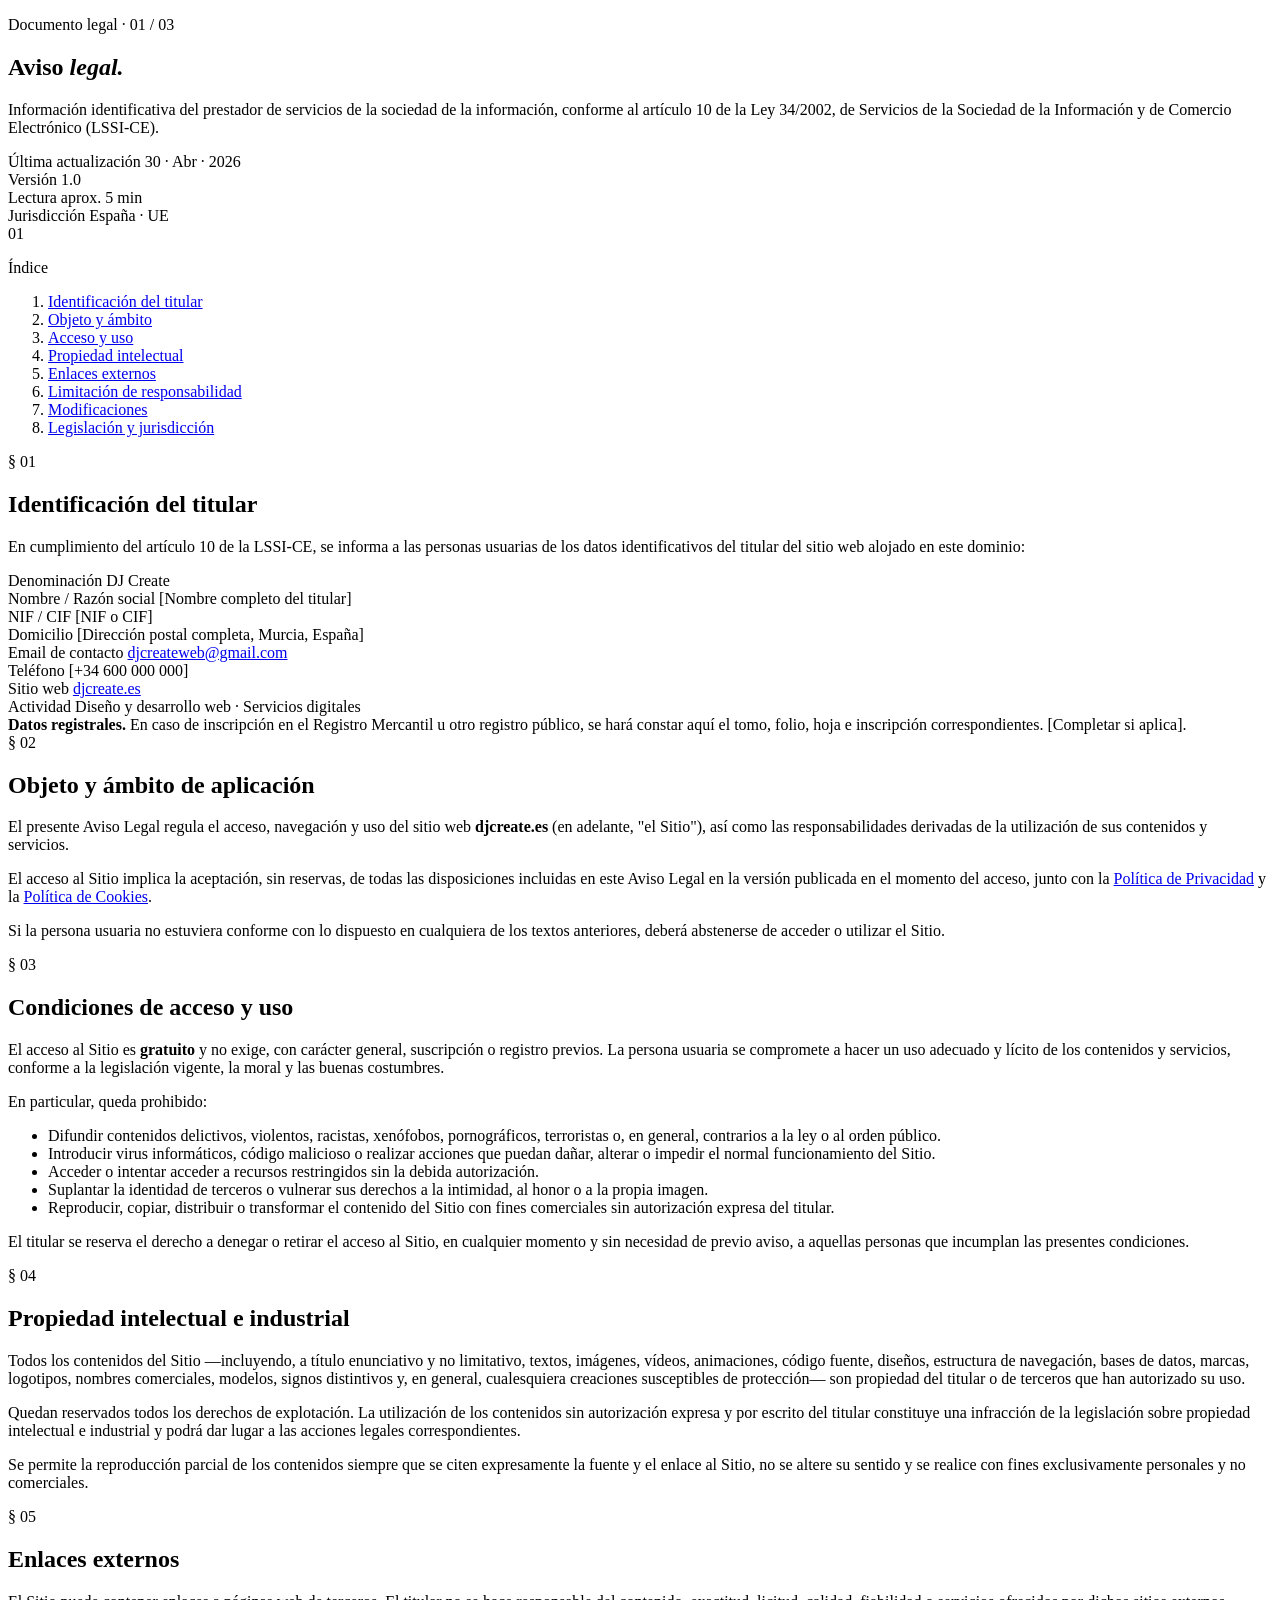
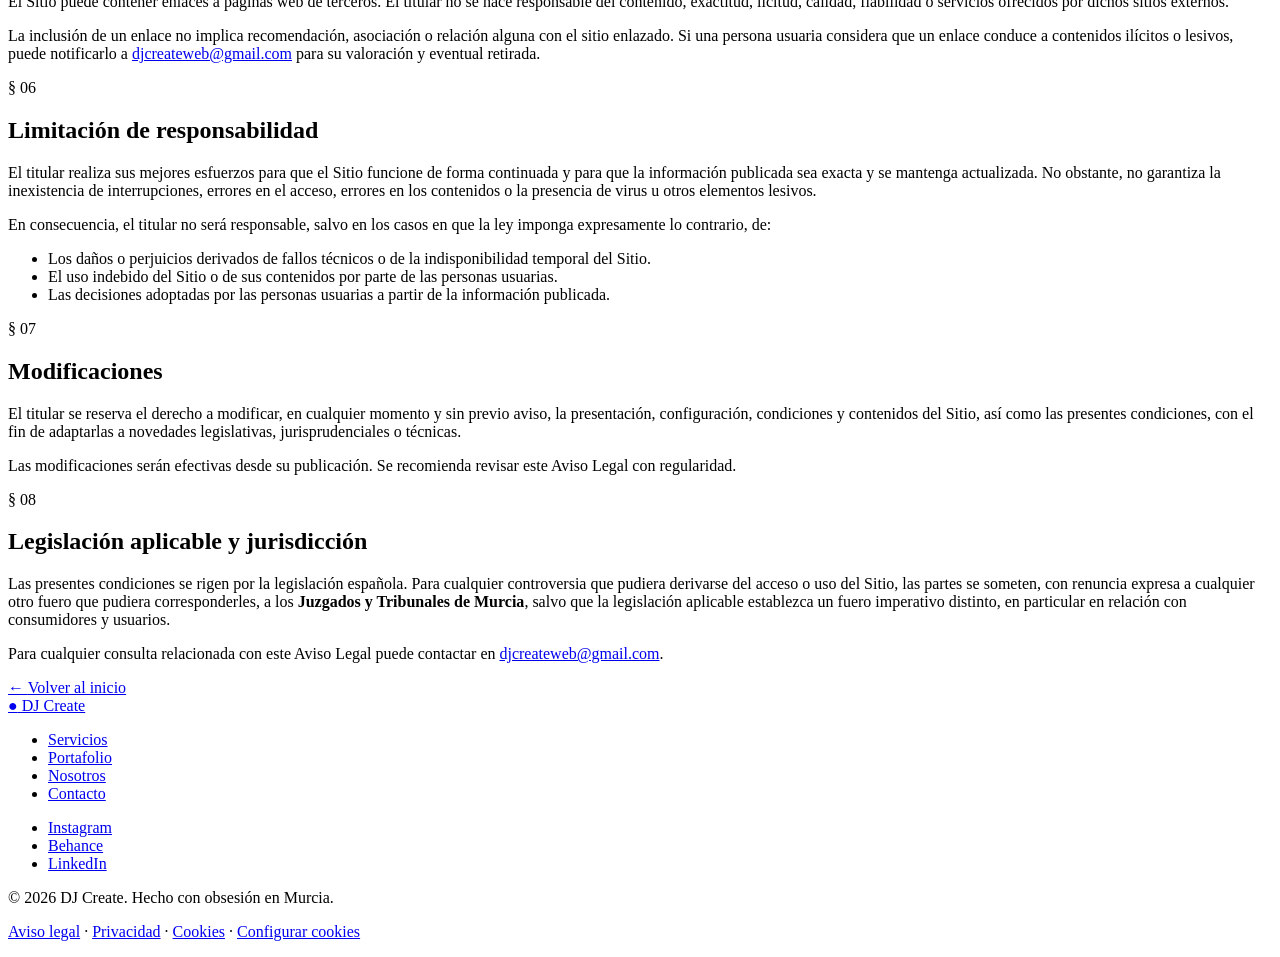
==== legal/aviso-legal.html @ 35667a36 "refactor: move legal pages into legal/ folder and update all links Co-Authored-By: Claude Sonnet 4.6" ====
<!DOCTYPE html>
<html lang="es">
<head>
  <meta charset="UTF-8">
  <meta name="viewport" content="width=device-width, initial-scale=1.0">
  <title>Aviso legal — DJ Create</title>
  <meta name="description" content="Información legal del titular del sitio web djcreate.es conforme a la Ley 34/2002 (LSSI-CE).">
  <meta name="robots" content="noindex,follow">
  <link rel="preconnect" href="https://fonts.googleapis.com">
  <link rel="preconnect" href="https://fonts.gstatic.com" crossorigin>
  <link href="https://fonts.googleapis.com/css2?family=Fraunces:ital,opsz,wght,SOFT,WONK@0,9..144,300..900,0..100,0..1;1,9..144,300..900,0..100,0..1&family=Geist+Mono:wght@400;500;600&family=Geist:wght@300;400;500;600;700&display=swap" rel="stylesheet">
  <link rel="stylesheet" href="css/cursor.css">
  <link rel="stylesheet" href="css/styles.css">
</head>
<body>

  <!-- Reading progress -->
  <div class="read-progress" aria-hidden="true">
    <div class="read-progress__bar" id="readProgress"></div>
  </div>

  <!-- HERO -->
  <section class="legal-hero">
    <div class="legal-hero__inner">
      <div class="legal-hero__main">
        <p class="legal-eyebrow">Documento legal · 01 / 03</p>
        <h1 class="legal-title">Aviso <em>legal.</em></h1>
        <p class="legal-lede">Información identificativa del prestador de servicios de la sociedad de la información, conforme al artículo 10 de la Ley 34/2002, de Servicios de la Sociedad de la Información y de Comercio Electrónico (LSSI-CE).</p>
        <div class="legal-meta">
          <div class="legal-meta__item">
            <span class="legal-meta__label">Última actualización</span>
            <span class="legal-meta__value">30 · Abr · 2026</span>
          </div>
          <div class="legal-meta__item">
            <span class="legal-meta__label">Versión</span>
            <span class="legal-meta__value">1.0</span>
          </div>
          <div class="legal-meta__item">
            <span class="legal-meta__label">Lectura aprox.</span>
            <span class="legal-meta__value">5 min</span>
          </div>
          <div class="legal-meta__item">
            <span class="legal-meta__label">Jurisdicción</span>
            <span class="legal-meta__value">España · UE</span>
          </div>
        </div>
      </div>
      <div class="legal-hero__num" aria-hidden="true">01</div>
    </div>
  </section>

  <!-- BODY -->
  <section class="legal-body">
    <div class="legal-body__inner">

      <!-- TOC sticky -->
      <aside class="legal-toc" aria-label="Índice del documento">
        <p class="legal-toc__label">Índice</p>
        <ol>
          <li><a href="#identificacion">Identificación del titular</a></li>
          <li><a href="#objeto">Objeto y ámbito</a></li>
          <li><a href="#acceso">Acceso y uso</a></li>
          <li><a href="#propiedad">Propiedad intelectual</a></li>
          <li><a href="#enlaces">Enlaces externos</a></li>
          <li><a href="#responsabilidad">Limitación de responsabilidad</a></li>
          <li><a href="#modificaciones">Modificaciones</a></li>
          <li><a href="#legislacion">Legislación y jurisdicción</a></li>
        </ol>
      </aside>

      <!-- Contenido -->
      <article class="legal-content">

        <section id="identificacion" class="legal-section">
          <span class="legal-section__num">§ 01</span>
          <h2 class="legal-section__title">Identificación del titular</h2>
          <p>En cumplimiento del artículo 10 de la LSSI-CE, se informa a las personas usuarias de los datos identificativos del titular del sitio web alojado en este dominio:</p>
          <div class="legal-id-card">
            <div class="legal-id-card__cell">
              <span class="legal-id-card__label">Denominación</span>
              <span class="legal-id-card__value">DJ Create</span>
            </div>
            <div class="legal-id-card__cell">
              <span class="legal-id-card__label">Nombre / Razón social</span>
              <span class="legal-id-card__value"><span class="legal-placeholder">[Nombre completo del titular]</span></span>
            </div>
            <div class="legal-id-card__cell">
              <span class="legal-id-card__label">NIF / CIF</span>
              <span class="legal-id-card__value"><span class="legal-placeholder">[NIF o CIF]</span></span>
            </div>
            <div class="legal-id-card__cell">
              <span class="legal-id-card__label">Domicilio</span>
              <span class="legal-id-card__value"><span class="legal-placeholder">[Dirección postal completa, Murcia, España]</span></span>
            </div>
            <div class="legal-id-card__cell">
              <span class="legal-id-card__label">Email de contacto</span>
              <span class="legal-id-card__value"><a href="mailto:djcreateweb@gmail.com">djcreateweb@gmail.com</a></span>
            </div>
            <div class="legal-id-card__cell">
              <span class="legal-id-card__label">Teléfono</span>
              <span class="legal-id-card__value"><span class="legal-placeholder">[+34 600 000 000]</span></span>
            </div>
            <div class="legal-id-card__cell">
              <span class="legal-id-card__label">Sitio web</span>
              <span class="legal-id-card__value"><a href="/">djcreate.es</a></span>
            </div>
            <div class="legal-id-card__cell">
              <span class="legal-id-card__label">Actividad</span>
              <span class="legal-id-card__value">Diseño y desarrollo web · Servicios digitales</span>
            </div>
          </div>
          <div class="legal-callout">
            <strong>Datos registrales.</strong> En caso de inscripción en el Registro Mercantil u otro registro público, se hará constar aquí el tomo, folio, hoja e inscripción correspondientes. <span class="legal-placeholder">[Completar si aplica]</span>.
          </div>
        </section>

        <section id="objeto" class="legal-section">
          <span class="legal-section__num">§ 02</span>
          <h2 class="legal-section__title">Objeto y ámbito de aplicación</h2>
          <p>El presente Aviso Legal regula el acceso, navegación y uso del sitio web <strong>djcreate.es</strong> (en adelante, "el Sitio"), así como las responsabilidades derivadas de la utilización de sus contenidos y servicios.</p>
          <p>El acceso al Sitio implica la aceptación, sin reservas, de todas las disposiciones incluidas en este Aviso Legal en la versión publicada en el momento del acceso, junto con la <a href="politica-privacidad.html">Política de Privacidad</a> y la <a href="politica-cookies.html">Política de Cookies</a>.</p>
          <p>Si la persona usuaria no estuviera conforme con lo dispuesto en cualquiera de los textos anteriores, deberá abstenerse de acceder o utilizar el Sitio.</p>
        </section>

        <section id="acceso" class="legal-section">
          <span class="legal-section__num">§ 03</span>
          <h2 class="legal-section__title">Condiciones de acceso y uso</h2>
          <p>El acceso al Sitio es <strong>gratuito</strong> y no exige, con carácter general, suscripción o registro previos. La persona usuaria se compromete a hacer un uso adecuado y lícito de los contenidos y servicios, conforme a la legislación vigente, la moral y las buenas costumbres.</p>
          <p>En particular, queda prohibido:</p>
          <ul>
            <li>Difundir contenidos delictivos, violentos, racistas, xenófobos, pornográficos, terroristas o, en general, contrarios a la ley o al orden público.</li>
            <li>Introducir virus informáticos, código malicioso o realizar acciones que puedan dañar, alterar o impedir el normal funcionamiento del Sitio.</li>
            <li>Acceder o intentar acceder a recursos restringidos sin la debida autorización.</li>
            <li>Suplantar la identidad de terceros o vulnerar sus derechos a la intimidad, al honor o a la propia imagen.</li>
            <li>Reproducir, copiar, distribuir o transformar el contenido del Sitio con fines comerciales sin autorización expresa del titular.</li>
          </ul>
          <p>El titular se reserva el derecho a denegar o retirar el acceso al Sitio, en cualquier momento y sin necesidad de previo aviso, a aquellas personas que incumplan las presentes condiciones.</p>
        </section>

        <section id="propiedad" class="legal-section">
          <span class="legal-section__num">§ 04</span>
          <h2 class="legal-section__title">Propiedad intelectual e industrial</h2>
          <p>Todos los contenidos del Sitio —incluyendo, a título enunciativo y no limitativo, textos, imágenes, vídeos, animaciones, código fuente, diseños, estructura de navegación, bases de datos, marcas, logotipos, nombres comerciales, modelos, signos distintivos y, en general, cualesquiera creaciones susceptibles de protección— son propiedad del titular o de terceros que han autorizado su uso.</p>
          <p>Quedan reservados todos los derechos de explotación. La utilización de los contenidos sin autorización expresa y por escrito del titular constituye una infracción de la legislación sobre propiedad intelectual e industrial y podrá dar lugar a las acciones legales correspondientes.</p>
          <p>Se permite la reproducción parcial de los contenidos siempre que se citen expresamente la fuente y el enlace al Sitio, no se altere su sentido y se realice con fines exclusivamente personales y no comerciales.</p>
        </section>

        <section id="enlaces" class="legal-section">
          <span class="legal-section__num">§ 05</span>
          <h2 class="legal-section__title">Enlaces externos</h2>
          <p>El Sitio puede contener enlaces a páginas web de terceros. El titular no se hace responsable del contenido, exactitud, licitud, calidad, fiabilidad o servicios ofrecidos por dichos sitios externos.</p>
          <p>La inclusión de un enlace no implica recomendación, asociación o relación alguna con el sitio enlazado. Si una persona usuaria considera que un enlace conduce a contenidos ilícitos o lesivos, puede notificarlo a <a href="mailto:djcreateweb@gmail.com">djcreateweb@gmail.com</a> para su valoración y eventual retirada.</p>
        </section>

        <section id="responsabilidad" class="legal-section">
          <span class="legal-section__num">§ 06</span>
          <h2 class="legal-section__title">Limitación de responsabilidad</h2>
          <p>El titular realiza sus mejores esfuerzos para que el Sitio funcione de forma continuada y para que la información publicada sea exacta y se mantenga actualizada. No obstante, no garantiza la inexistencia de interrupciones, errores en el acceso, errores en los contenidos o la presencia de virus u otros elementos lesivos.</p>
          <p>En consecuencia, el titular no será responsable, salvo en los casos en que la ley imponga expresamente lo contrario, de:</p>
          <ul>
            <li>Los daños o perjuicios derivados de fallos técnicos o de la indisponibilidad temporal del Sitio.</li>
            <li>El uso indebido del Sitio o de sus contenidos por parte de las personas usuarias.</li>
            <li>Las decisiones adoptadas por las personas usuarias a partir de la información publicada.</li>
          </ul>
        </section>

        <section id="modificaciones" class="legal-section">
          <span class="legal-section__num">§ 07</span>
          <h2 class="legal-section__title">Modificaciones</h2>
          <p>El titular se reserva el derecho a modificar, en cualquier momento y sin previo aviso, la presentación, configuración, condiciones y contenidos del Sitio, así como las presentes condiciones, con el fin de adaptarlas a novedades legislativas, jurisprudenciales o técnicas.</p>
          <p>Las modificaciones serán efectivas desde su publicación. Se recomienda revisar este Aviso Legal con regularidad.</p>
        </section>

        <section id="legislacion" class="legal-section">
          <span class="legal-section__num">§ 08</span>
          <h2 class="legal-section__title">Legislación aplicable y jurisdicción</h2>
          <p>Las presentes condiciones se rigen por la legislación española. Para cualquier controversia que pudiera derivarse del acceso o uso del Sitio, las partes se someten, con renuncia expresa a cualquier otro fuero que pudiera corresponderles, a los <strong>Juzgados y Tribunales de Murcia</strong>, salvo que la legislación aplicable establezca un fuero imperativo distinto, en particular en relación con consumidores y usuarios.</p>
          <p>Para cualquier consulta relacionada con este Aviso Legal puede contactar en <a href="mailto:djcreateweb@gmail.com">djcreateweb@gmail.com</a>.</p>
        </section>

      </article>
    </div>
  </section>

  <!-- BACK BUTTON -->
  <a href="../index.html" class="legal-back">
    <span class="legal-back__arrow">←</span>
    <span>Volver al inicio</span>
  </a>

  <!-- FOOTER -->
  <footer class="footer">
    <div class="footer-top">
      <a href="../index.html" class="nav-logo">
        <span class="nav-logo-mark">●</span>
        DJ Create
      </a>
      <ul class="footer-links">
        <li><a href="index.html#servicios">Servicios</a></li>
        <li><a href="index.html#portafolio">Portafolio</a></li>
        <li><a href="index.html#nosotros">Nosotros</a></li>
        <li><a href="index.html#contacto">Contacto</a></li>
      </ul>
      <ul class="footer-social">
        <li><a href="#">Instagram</a></li>
        <li><a href="#">Behance</a></li>
        <li><a href="#">LinkedIn</a></li>
      </ul>
    </div>
    <div class="footer-bottom">
      <p>© <span id="year"></span> DJ Create. Hecho con obsesión en Murcia.</p>
      <p>
        <a href="aviso-legal.html">Aviso legal</a> ·
        <a href="politica-privacidad.html">Privacidad</a> ·
        <a href="politica-cookies.html">Cookies</a> ·
        <a href="#" data-cookie-open>Configurar cookies</a>
      </p>
    </div>
  </footer>

  <!-- COOKIE BANNER -->
  <div id="cookieBanner" class="cookie-banner" role="dialog" aria-modal="false" aria-labelledby="cookieBannerTitle" aria-hidden="true" hidden>
    <div class="cookie-banner__head">
      <span class="cookie-banner__mark" aria-hidden="true"></span>
      <span class="cookie-banner__eyebrow" id="cookieBannerTitle">Aviso de cookies</span>
    </div>
    <p class="cookie-banner__text">
      Usamos cookies propias y de terceros para que el sitio funcione, medir el uso y mostrarte una experiencia coherente.
      Puedes aceptar todas, rechazar las no esenciales o configurar tu elección. Más información en nuestra
      <a href="politica-cookies.html">Política de Cookies</a>.
    </p>
    <div class="cookie-banner__actions">
      <button type="button" class="cookie-btn cookie-btn--text" data-cookie-config>Configurar</button>
      <button type="button" class="cookie-btn cookie-btn--ghost" data-cookie-reject>Rechazar</button>
      <button type="button" class="cookie-btn cookie-btn--primary" data-cookie-accept-all>Aceptar todas</button>
    </div>
  </div>

  <!-- COOKIE MODAL -->
  <div id="cookieModal" class="cookie-modal" role="dialog" aria-modal="true" aria-labelledby="cookieModalTitle" aria-hidden="true" hidden>
    <div class="cookie-modal__backdrop" aria-hidden="true"></div>
    <div class="cookie-modal__dialog">
      <h3 class="cookie-modal__title" id="cookieModalTitle">Preferencias de cookies</h3>
      <p class="cookie-modal__lede">Activa o desactiva cada categoría según tus preferencias. Las cookies técnicas son imprescindibles para que el sitio funcione y no pueden desactivarse.</p>

      <div class="cookie-cat">
        <div>
          <p class="cookie-cat__name">Necesarias</p>
          <p class="cookie-cat__desc">Mantienen la sesión, las preferencias básicas y permiten que el sitio funcione correctamente. Siempre activas.</p>
        </div>
        <label class="cookie-switch" aria-label="Cookies necesarias (siempre activas)">
          <input type="checkbox" data-cookie-toggle="necessary" checked disabled>
          <span class="cookie-switch__slider"></span>
        </label>
      </div>

      <div class="cookie-cat">
        <div>
          <p class="cookie-cat__name">Analítica</p>
          <p class="cookie-cat__desc">Nos ayuda a entender cómo se usa el sitio, de forma agregada y anónima, para mejorar la experiencia.</p>
        </div>
        <label class="cookie-switch" aria-label="Cookies de analítica">
          <input type="checkbox" data-cookie-toggle="analytics">
          <span class="cookie-switch__slider"></span>
        </label>
      </div>

      <div class="cookie-cat">
        <div>
          <p class="cookie-cat__name">Marketing</p>
          <p class="cookie-cat__desc">Permiten medir la eficacia de campañas y mostrar contenido relevante en plataformas externas.</p>
        </div>
        <label class="cookie-switch" aria-label="Cookies de marketing">
          <input type="checkbox" data-cookie-toggle="marketing">
          <span class="cookie-switch__slider"></span>
        </label>
      </div>

      <div class="cookie-modal__actions">
        <button type="button" class="cookie-btn cookie-btn--text" data-cookie-close>Cerrar</button>
        <button type="button" class="cookie-btn cookie-btn--ghost" data-cookie-save>Guardar selección</button>
        <button type="button" class="cookie-btn cookie-btn--primary" data-cookie-accept-all-modal>Aceptar todas</button>
      </div>
    </div>
  </div>

  <script src="js/cookies.js"></script>
  <script>
    // Año actual + barra de progreso de lectura + TOC active
    document.getElementById('year').textContent = new Date().getFullYear();

    var bar = document.getElementById('readProgress');
    var sections = Array.prototype.slice.call(document.querySelectorAll('.legal-section'));
    var tocLinks = Array.prototype.slice.call(document.querySelectorAll('.legal-toc a'));

    function updateProgress() {
      var h = document.documentElement;
      var max = h.scrollHeight - h.clientHeight;
      var pct = max > 0 ? Math.min(100, Math.max(0, (h.scrollTop / max) * 100)) : 0;
      if (bar) bar.style.width = pct + '%';
    }

    function updateActive() {
      var fromTop = window.scrollY + 140;
      var current = sections[0] && sections[0].id;
      for (var i = 0; i < sections.length; i++) {
        if (sections[i].offsetTop <= fromTop) current = sections[i].id;
      }
      tocLinks.forEach(function (a) {
        a.classList.toggle('is-active', a.getAttribute('href') === '#' + current);
      });
    }

    var ticking = false;
    function onScroll() {
      if (!ticking) {
        requestAnimationFrame(function () {
          updateProgress();
          updateActive();
          ticking = false;
        });
        ticking = true;
      }
    }
    window.addEventListener('scroll', onScroll, { passive: true });
    window.addEventListener('resize', onScroll);
    onScroll();
  </script>
  <script src="js/cursor.js"></script>
</body>
</html>
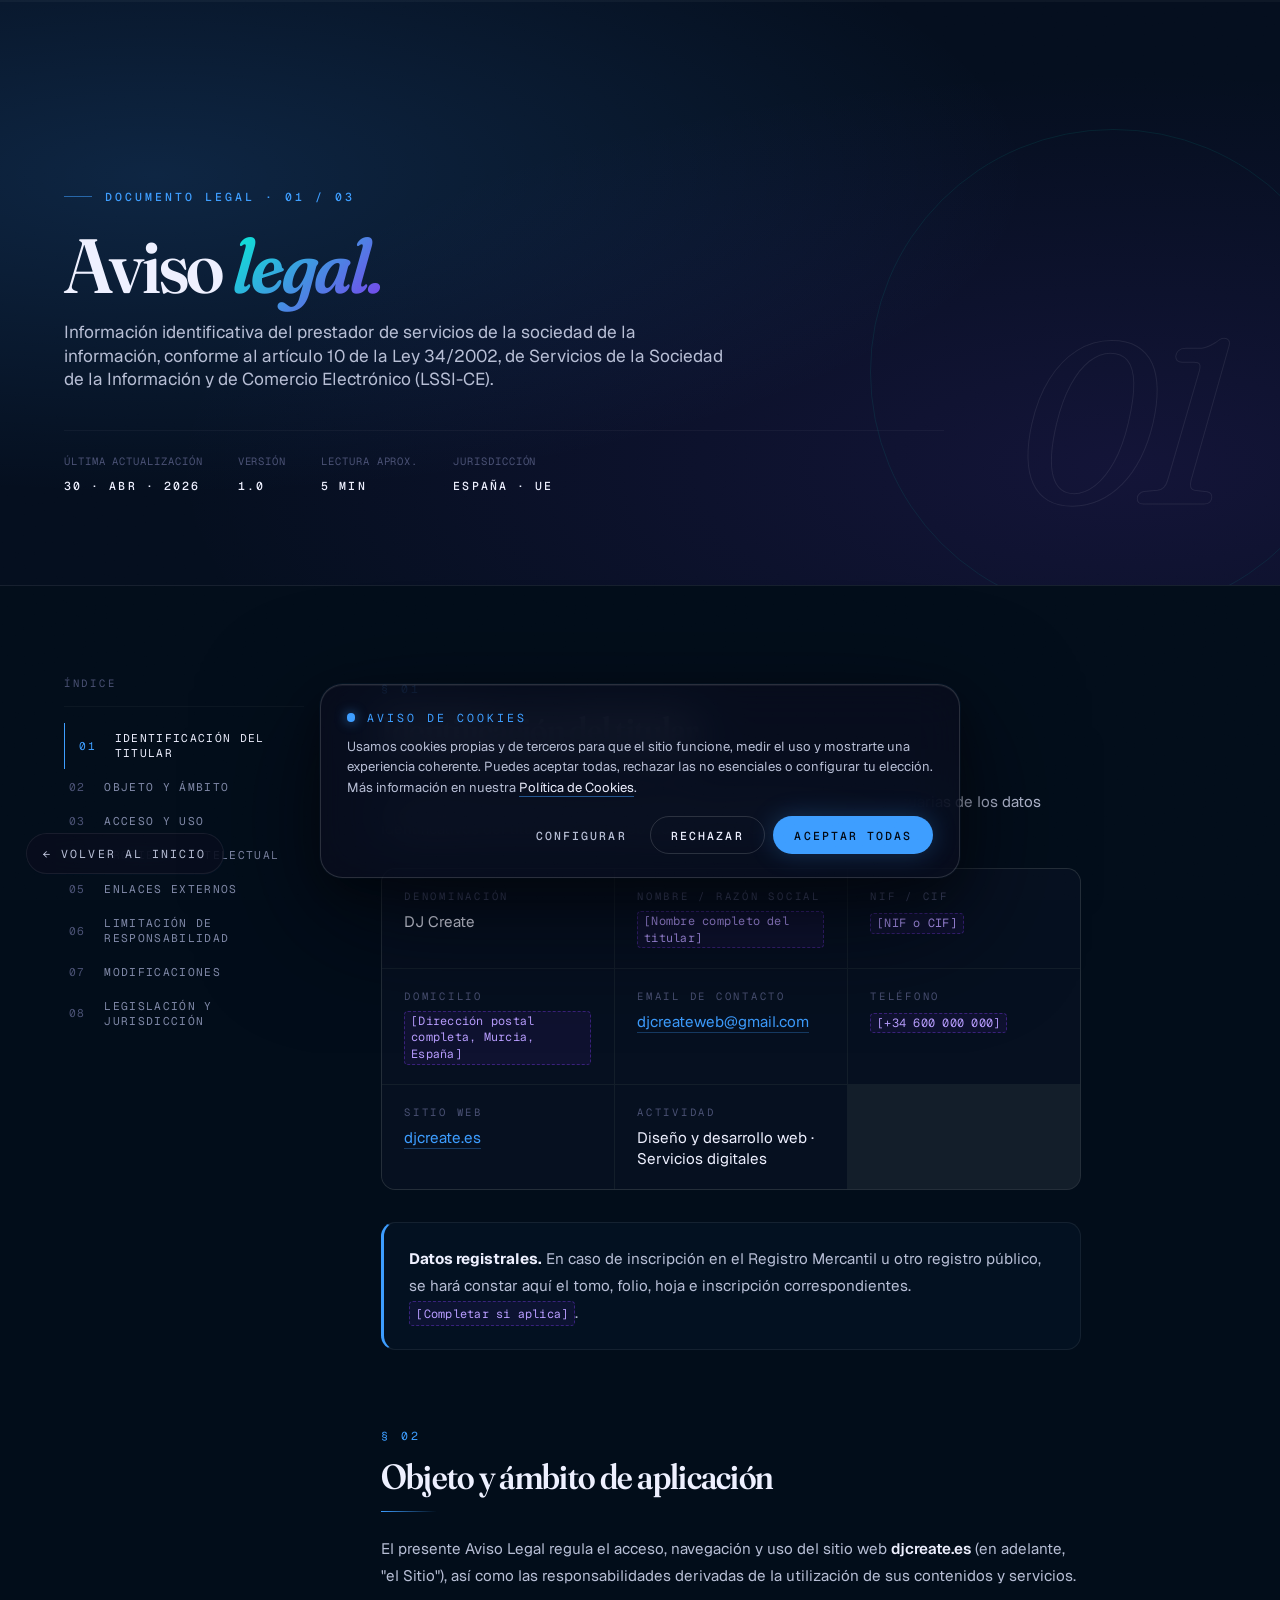
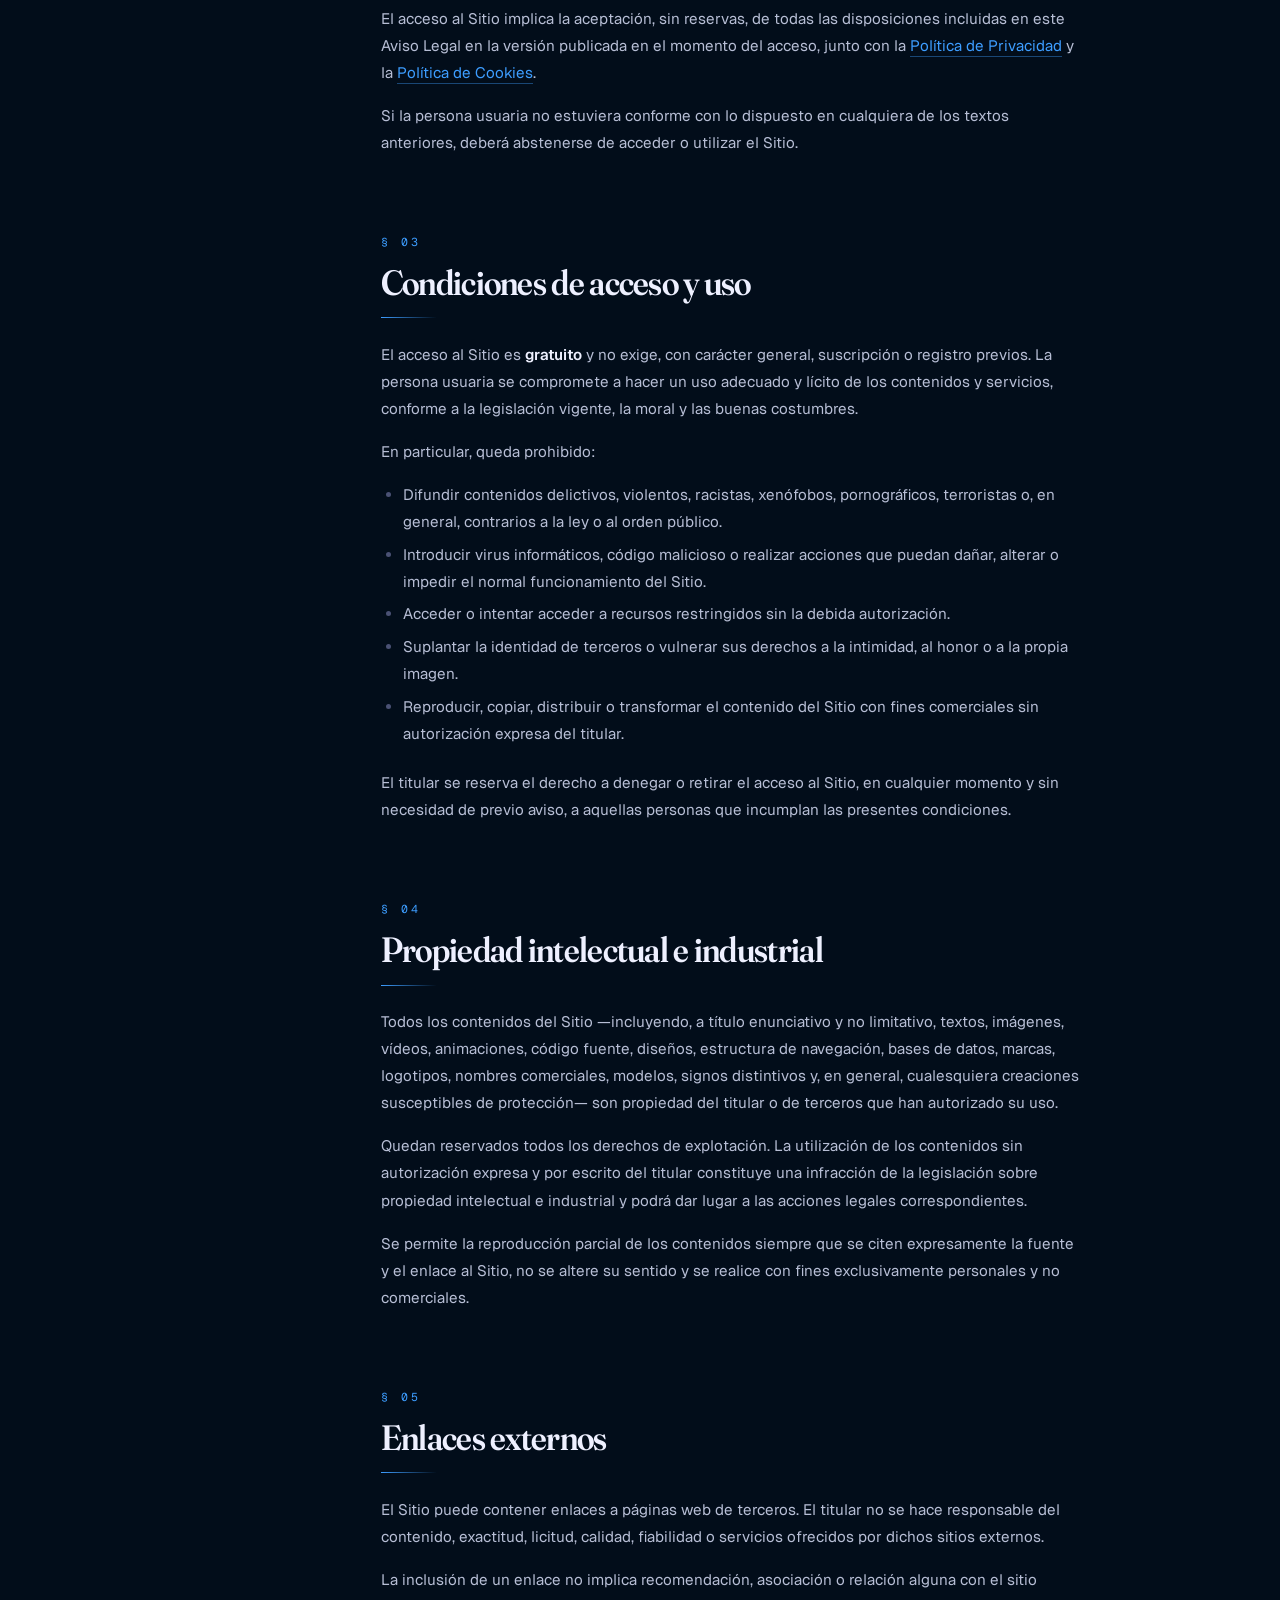
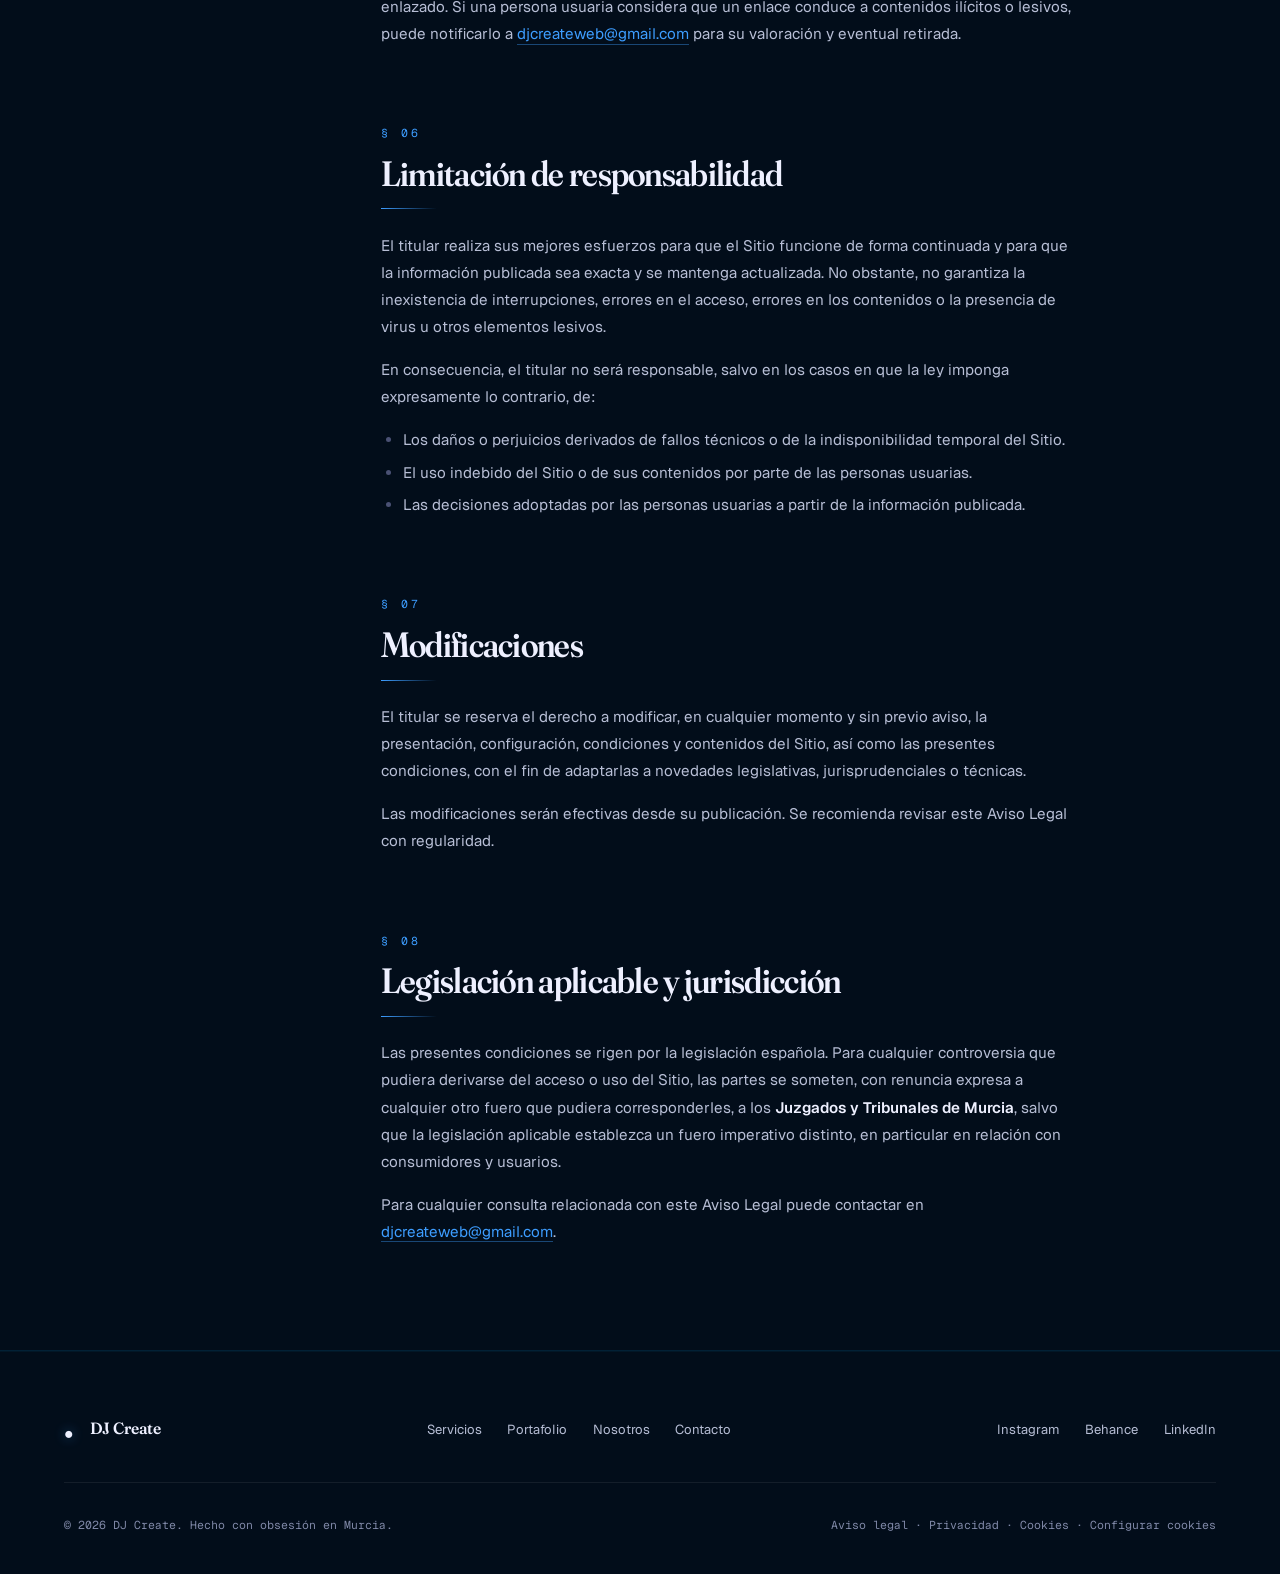
==== commit 7093843b: "fix: corregir rutas CSS/JS/nav en páginas legales tras moverlas a legal/ Tras mover los archivos a l" ====
--- a/legal/aviso-legal.html
+++ b/legal/aviso-legal.html
@@ -1,4 +1,4 @@
-<!DOCTYPE html>
+﻿<!DOCTYPE html>
 <html lang="es">
 <head>
   <meta charset="UTF-8">
@@ -9,8 +9,8 @@
   <link rel="preconnect" href="https://fonts.googleapis.com">
   <link rel="preconnect" href="https://fonts.gstatic.com" crossorigin>
   <link href="https://fonts.googleapis.com/css2?family=Fraunces:ital,opsz,wght,SOFT,WONK@0,9..144,300..900,0..100,0..1;1,9..144,300..900,0..100,0..1&family=Geist+Mono:wght@400;500;600&family=Geist:wght@300;400;500;600;700&display=swap" rel="stylesheet">
-  <link rel="stylesheet" href="css/cursor.css">
-  <link rel="stylesheet" href="css/styles.css">
+  <link rel="stylesheet" href="../css/cursor.css">
+  <link rel="stylesheet" href="../css/styles.css">
 </head>
 <body>
 
@@ -196,10 +196,10 @@
         DJ Create
       </a>
       <ul class="footer-links">
-        <li><a href="index.html#servicios">Servicios</a></li>
-        <li><a href="index.html#portafolio">Portafolio</a></li>
-        <li><a href="index.html#nosotros">Nosotros</a></li>
-        <li><a href="index.html#contacto">Contacto</a></li>
+        <li><a href="../index.html#servicios">Servicios</a></li>
+        <li><a href="../index.html#portafolio">Portafolio</a></li>
+        <li><a href="../index.html#nosotros">Nosotros</a></li>
+        <li><a href="../index.html#contacto">Contacto</a></li>
       </ul>
       <ul class="footer-social">
         <li><a href="#">Instagram</a></li>
@@ -284,7 +284,7 @@
     </div>
   </div>
 
-  <script src="js/cookies.js"></script>
+  <script src="../js/cookies.js"></script>
   <script>
     // Año actual + barra de progreso de lectura + TOC active
     document.getElementById('year').textContent = new Date().getFullYear();
@@ -326,6 +326,6 @@
     window.addEventListener('resize', onScroll);
     onScroll();
   </script>
-  <script src="js/cursor.js"></script>
+  <script src="../js/cursor.js"></script>
 </body>
 </html>
--- a/css/cursor.css
+++ b/css/cursor.css
@@ -0,0 +1,54 @@
+html, body, *, a, button { cursor: none !important; }
+
+/* ── Punto neón único ─────────────────────────────────────── */
+#c-dot {
+  position: fixed;
+  width: 9px;
+  height: 9px;
+  background: #ffffff;
+  border-radius: 50%;
+  /* Anillo de contacto + tubo neón + halo exterior */
+  box-shadow:
+    0 0  0  1.5px rgba(0, 245, 212, 1),
+    0 0 10px      rgba(0, 245, 212, 1),
+    0 0 22px      rgba(0, 245, 212, 0.75),
+    0 0 50px      rgba(0, 245, 212, 0.30);
+  pointer-events: none;
+  z-index: 99999;
+  transform: translate(-50%, -50%);
+  opacity: 0;
+  will-change: left, top;
+}
+
+/* ── Canvas de la estela neón ─────────────────────────────── */
+#c-canvas {
+  position: fixed;
+  inset: 0;
+  width: 100%;
+  height: 100%;
+  pointer-events: none;
+  z-index: 99997;
+}
+
+/* ── Spotlight de apartado ────────────────────────────────── */
+#c-spotlight {
+  position: fixed;
+  inset: 0;
+  pointer-events: none;
+  z-index: 99996;
+  opacity: 0;
+  background: radial-gradient(
+    680px circle at var(--cx, -9999px) var(--cy, -9999px),
+    rgba(0, 245, 212, 0.07)  0%,
+    rgba(0, 180, 255, 0.025) 35%,
+    transparent              60%
+  );
+  transition: opacity 0.5s ease;
+}
+#c-spotlight.on { opacity: 1; }
+
+/* ── Destello de sección activa ───────────────────────────── */
+section.c-active {
+  transition: box-shadow 0.4s ease;
+  box-shadow: inset 0 0 140px rgba(0, 245, 212, 0.045);
+}
--- a/css/styles.css
+++ b/css/styles.css
@@ -0,0 +1,3495 @@
+/* ════════════════════════════════════════════════════════════
+   DJ Create — cinematic dark editorial
+   Fraunces (display, variable) × Geist (body) × Geist Mono (tech)
+   ════════════════════════════════════════════════════════════ */
+
+@property --feature-angle {
+  syntax: '<angle>';
+  inherits: false;
+  initial-value: 0deg;
+}
+
+/* ── VARIABLES ─────────────────────────────────────────── */
+:root {
+  /* Paleta principal (intacta) + tints */
+  --bg:        #020812;
+  --bg-tier-1: #020D1A;
+  --bg-tier-2: #040E1E;
+  --bg-soft:   #061020;
+  --bg-card:   #070F20;
+  --bg-elev:   #0A1428;
+  --accent: #00F5D4;
+  --accent-deep: #06C6AB;
+  --accent-glow: rgba(0,245,212,.55);
+  --accent2: #7C3AED;
+  --accent2-glow: rgba(124,58,237,.5);
+  --lime: #C8FF3D;
+  --lime-deep: #A0E000;
+  --blue: #3D9DFF;
+  --blue-deep: #1873E0;
+  --gradient: linear-gradient(135deg, #00F5D4 0%, #7C3AED 100%);
+  --gradient-soft: linear-gradient(135deg, rgba(0,245,212,.18) 0%, rgba(124,58,237,.18) 100%);
+  --gradient-border: conic-gradient(from var(--feature-angle, 140deg) at 50% 50%, #00F5D4, #7C3AED, #00F5D4);
+  --text: #EEF0FF;
+  --text-dim: #8089A8;
+  --text-mid: #B7BED5;
+  --text-faint: #4A5174;
+  --border: rgba(255,255,255,0.07);
+  --border-strong: rgba(255,255,255,0.14);
+  --hairline: rgba(255,255,255,0.04);
+
+  /* Anchos de contenido por tipo */
+  --maxw: 1280px;
+  --maxw-narrow: 720px;
+  --maxw-default: 1280px;
+  --maxw-wide: 1480px;
+  --maxw-bleed: 96vw;
+
+  /* Tipografía */
+  --font-display: 'Fraunces', 'Times New Roman', serif;
+  --font-body: 'Geist', system-ui, -apple-system, sans-serif;
+  --font-mono: 'Geist Mono', 'JetBrains Mono', ui-monospace, monospace;
+
+  /* Type scale */
+  --fs-xs:    0.72rem;
+  --fs-sm:    0.82rem;
+  --fs-base:  0.95rem;
+  --fs-lg:    1.08rem;
+  --fs-xl:    1.32rem;
+  --fs-2xl:   1.7rem;
+  --fs-3xl:   2.25rem;
+  --fs-display-sm: clamp(2.4rem, 4.4vw, 3.6rem);
+  --fs-display-md: clamp(3rem, 6vw, 5rem);
+  --fs-display-lg: clamp(3.4rem, 8vw, 8.4rem);
+
+  --lh-display: 0.94;
+  --lh-tight:   1.12;
+  --lh-snug:    1.35;
+  --lh-body:    1.65;
+  --lh-loose:   1.78;
+
+  --ls-display: -0.025em;
+  --ls-tight:   -0.012em;
+  --ls-normal:  0;
+  --ls-wide:    0.08em;
+  --ls-wider:   0.18em;
+  --ls-widest:  0.26em;
+
+  /* Spacing scale (4px base) */
+  --space-1:  0.25rem;
+  --space-2:  0.5rem;
+  --space-3:  0.75rem;
+  --space-4:  1rem;
+  --space-6:  1.5rem;
+  --space-8:  2rem;
+  --space-12: 3rem;
+  --space-16: 4rem;
+  --space-24: 6rem;
+  --space-32: 8rem;
+  --space-section-y: clamp(6rem, 11vw, 11rem);
+
+  /* Radii */
+  --radius-sm: 0.5rem;
+  --radius-md: 0.9rem;
+  --radius-lg: 1.4rem;
+  --radius-xl: 1.8rem;
+  --radius-pill: 999px;
+
+  /* Sombras (coloreadas) */
+  --shadow-sm:  0 2px 8px rgba(2,4,12,.5), 0 1px 2px rgba(2,4,12,.4);
+  --shadow-md:  0 8px 24px rgba(2,4,12,.55), 0 2px 6px rgba(2,4,12,.35);
+  --shadow-lg:  0 24px 60px rgba(2,4,12,.6), 0 8px 18px rgba(0,0,0,.35);
+  --shadow-xl:  0 40px 120px rgba(2,4,12,.7), 0 16px 40px rgba(0,0,0,.45);
+  --shadow-glow-teal:   0 0 0 1px rgba(0,245,212,.18), 0 18px 50px -12px rgba(0,245,212,.4), 0 8px 22px -8px rgba(0,245,212,.25);
+  --shadow-glow-purple: 0 0 0 1px rgba(124,58,237,.22), 0 18px 50px -12px rgba(124,58,237,.45), 0 8px 22px -8px rgba(124,58,237,.3);
+  --shadow-glow-lime:   0 0 0 1px rgba(200,255,61,.22), 0 14px 36px -10px rgba(200,255,61,.5);
+  --inset-highlight: inset 0 1px 0 rgba(255,255,255,.06);
+
+  /* Easings & durations */
+  --ease-out:    cubic-bezier(0.22, 1, 0.36, 1);
+  --ease-cine:   cubic-bezier(.22,.61,.36,1);
+  --ease-soft:   cubic-bezier(.16,.84,.44,1);
+  --ease-spring: cubic-bezier(0.34, 1.56, 0.64, 1);
+  --dur-fast: 180ms;
+  --dur-base: 280ms;
+  --dur-slow: 520ms;
+  --rev-dur:  .95s;
+
+  --focus-ring: 0 0 0 2px var(--bg), 0 0 0 4px var(--accent);
+}
+
+/* ── BASE ───────────────────────────────────────────────── */
+*, *::before, *::after { margin: 0; padding: 0; box-sizing: border-box; }
+html {
+  scroll-behavior: smooth;
+  -webkit-text-size-adjust: 100%;
+  scrollbar-color: rgba(0,245,212,.3) transparent;
+  scrollbar-width: thin;
+}
+::-webkit-scrollbar { width: 10px; height: 10px; }
+::-webkit-scrollbar-track { background: transparent; }
+::-webkit-scrollbar-thumb {
+  background: linear-gradient(180deg, rgba(0,245,212,.4), rgba(124,58,237,.4));
+  border-radius: var(--radius-pill);
+  border: 2px solid var(--bg);
+}
+::-webkit-scrollbar-thumb:hover {
+  background: linear-gradient(180deg, var(--accent), var(--accent2));
+}
+
+body {
+  background: var(--bg);
+  color: var(--text);
+  font-family: var(--font-body);
+  font-weight: 400;
+  font-size: var(--fs-base);
+  line-height: var(--lh-body);
+  letter-spacing: var(--ls-normal);
+  font-feature-settings: "ss01" on, "ss03" on, "cv11" on;
+  overflow-x: hidden;
+  -webkit-font-smoothing: antialiased;
+  -moz-osx-font-smoothing: grayscale;
+  text-rendering: optimizeLegibility;
+}
+img { max-width: 100%; display: block; }
+a { color: inherit; }
+::selection { background: var(--accent); color: var(--bg); }
+
+/* Grain fílmico global */
+body::after {
+  content: "";
+  position: fixed;
+  inset: 0;
+  pointer-events: none;
+  z-index: 999;
+  opacity: 0.035;
+  mix-blend-mode: overlay;
+  background-image: url("data:image/svg+xml;utf8,<svg xmlns='http://www.w3.org/2000/svg' width='160' height='160'><filter id='n'><feTurbulence type='fractalNoise' baseFrequency='0.9' numOctaves='2' stitchTiles='stitch'/><feColorMatrix values='0 0 0 0 1  0 0 0 0 1  0 0 0 0 1  0 0 0 0.6 0'/></filter><rect width='100%' height='100%' filter='url(%23n)'/></svg>");
+  background-size: 160px 160px;
+}
+
+/* ── TIPOGRAFÍA ─────────────────────────────────────────── */
+h1, h2, h3, h4 {
+  font-family: var(--font-display);
+  font-weight: 600;
+  font-variation-settings: "opsz" 144, "SOFT" 30, "WONK" 0;
+  letter-spacing: var(--ls-display);
+  line-height: var(--lh-display);
+  color: var(--text);
+}
+h3, h4 {
+  font-weight: 500;
+  font-variation-settings: "opsz" 60, "SOFT" 50, "WONK" 0;
+  letter-spacing: var(--ls-tight);
+  line-height: var(--lh-tight);
+}
+.grad {
+  background: var(--gradient);
+  -webkit-background-clip: text;
+  -webkit-text-fill-color: transparent;
+  background-clip: text;
+  color: transparent;
+  font-style: italic;
+  font-variation-settings: "opsz" 144, "SOFT" 60, "WONK" 1;
+  letter-spacing: -0.03em;
+}
+.num,
+.plan-price,
+.nosotros-stats strong,
+.step-num {
+  font-variant-numeric: tabular-nums lining-nums;
+  font-feature-settings: "tnum" on, "lnum" on;
+}
+
+/* ── NAV PILL ───────────────────────────────────────────── */
+.nav-pill {
+  position: fixed;
+  top: 1.4rem;
+  left: 50%;
+  transform: translateX(-50%);
+  z-index: 100;
+  display: flex;
+  align-items: center;
+  gap: 1.2rem;
+  padding: .55rem .55rem .55rem 1.5rem;
+  background: rgba(8, 12, 28, 0.65);
+  backdrop-filter: blur(22px) saturate(140%);
+  -webkit-backdrop-filter: blur(22px) saturate(140%);
+  border: 1px solid var(--border);
+  border-radius: var(--radius-pill);
+  box-shadow: var(--shadow-md), var(--inset-highlight);
+  transition: top .35s, padding .35s, background .35s, box-shadow .35s;
+  width: min(960px, calc(100% - 2.4rem));
+  justify-content: space-between;
+}
+.nav-pill.scrolled {
+  top: .85rem;
+  background: rgba(4, 6, 15, 0.85);
+  box-shadow: var(--shadow-lg), var(--inset-highlight), 0 0 0 1px rgba(0,245,212,.05);
+}
+.nav-logo {
+  display: inline-flex;
+  align-items: center;
+  gap: .55rem;
+  font-family: var(--font-display);
+  font-weight: 600;
+  font-variation-settings: "opsz" 60, "SOFT" 30;
+  font-size: 1.02rem;
+  letter-spacing: -.01em;
+  text-decoration: none;
+  color: var(--text);
+  white-space: nowrap;
+}
+.nav-logo-mark {
+  display: inline-block;
+  width: 1.05rem; height: 1.05rem;
+  flex-shrink: 0;
+  filter: drop-shadow(0 0 6px rgba(61,157,255,.45));
+  animation: nav-mark-spin 24s linear infinite;
+}
+@keyframes nav-mark-spin {
+  to { transform: rotate(360deg); }
+}
+.nav-links {
+  display: flex;
+  gap: 1.7rem;
+  list-style: none;
+}
+.nav-links a {
+  text-decoration: none;
+  color: var(--text-mid);
+  font-family: var(--font-body);
+  font-size: var(--fs-sm);
+  font-weight: 500;
+  letter-spacing: -0.005em;
+  position: relative;
+  transition: color var(--dur-fast) var(--ease-out);
+  white-space: nowrap;
+}
+.nav-links a::after {
+  content: "";
+  position: absolute;
+  left: 0; bottom: -4px;
+  width: 100%;
+  height: 1px;
+  background: var(--accent);
+  transform: scaleX(0);
+  transform-origin: left;
+  transition: transform var(--dur-base) var(--ease-out);
+}
+.nav-links a:hover { color: var(--text); }
+.nav-links a:hover::after { transform: scaleX(1); }
+
+.nav-cta {
+  padding: .7rem 1.35rem;
+  background: var(--blue);
+  color: #04060F;
+  font-family: var(--font-mono);
+  font-weight: 500;
+  font-size: var(--fs-xs);
+  letter-spacing: var(--ls-wider);
+  border-radius: var(--radius-pill);
+  text-decoration: none;
+  transition: transform var(--dur-base) var(--ease-soft), background var(--dur-base), box-shadow var(--dur-base);
+  box-shadow: 0 0 24px rgba(61,157,255,.22);
+}
+.nav-cta:hover {
+  background: var(--blue-deep);
+  box-shadow: 0 6px 28px rgba(61,157,255,.5);
+}
+
+/* ── HERO ───────────────────────────────────────────────── */
+#hero {
+  position: relative;
+  height: 600vh;
+  background: var(--bg);
+}
+#scrollCanvas {
+  position: sticky;
+  top: 0;
+  width: 100%;
+  height: 100vh;
+  overflow: hidden;
+  z-index: 1;
+}
+#scrollCanvas::after {
+  content: "";
+  position: absolute;
+  inset: 0;
+  background:
+    radial-gradient(ellipse at 30% 50%, transparent 0%, rgba(4,6,15,.35) 70%),
+    linear-gradient(to bottom, rgba(4,6,15,.55) 0%, transparent 30%, rgba(4,6,15,.6) 100%);
+  pointer-events: none;
+}
+#frameCanvas {
+  width: 100%;
+  height: 100%;
+  display: block;
+}
+
+/* Hero fadeout — cubre los frames finales del vídeo (frame 102+)
+   para que el texto baked-in del clip no se vea. Opaco al 100%
+   cuando alcanza opacity 1, controlado por JS desde el frame 102. */
+#heroFadeout {
+  position: sticky;
+  top: 0;
+  width: 100%;
+  height: 100vh;
+  margin-top: -100vh;
+  z-index: 1;
+  pointer-events: none;
+  opacity: 0;
+  background: var(--bg);
+  transition: opacity .12s linear;
+}
+.hero-overlay {
+  position: sticky;
+  top: 0;
+  width: 100%;
+  height: 100vh;
+  display: flex;
+  align-items: center;
+  padding: 0 clamp(1.5rem, 5vw, 5rem);
+  pointer-events: none;
+  z-index: 2;
+  margin-top: -100vh;
+}
+.hero-content {
+  position: absolute;
+  top: 50%;
+  left: 50%;
+  transform: translate(-50%, calc(-50% + 36px));
+  max-width: 860px;
+  width: calc(100% - 3rem);
+  padding: clamp(2rem, 4vw, 3.25rem) clamp(1.4rem, 4vw, 3.6rem);
+  text-align: center;
+  opacity: 0;
+  pointer-events: auto;
+  transition: opacity .9s var(--ease-out), transform .9s var(--ease-out);
+  /* Vignette atmosférico detrás del texto para legibilidad sobre vídeo */
+  overflow: hidden;
+  border-radius: clamp(1.6rem, 3.5vw, 3rem);
+  isolation: isolate;
+}
+.hero-content::before {
+  content: "";
+  position: absolute;
+  inset: 0;
+  background:
+    radial-gradient(ellipse 70% 54% at 50% 16%, rgba(0,245,212,.16), transparent 64%),
+    radial-gradient(ellipse 66% 58% at 18% 88%, rgba(61,157,255,.16), transparent 70%),
+    radial-gradient(ellipse 68% 58% at 86% 84%, rgba(124,58,237,.18), transparent 72%),
+    linear-gradient(180deg, rgba(3,10,22,.72), rgba(2,8,18,.50));
+  -webkit-backdrop-filter: blur(18px) saturate(130%);
+          backdrop-filter: blur(18px) saturate(130%);
+  box-shadow:
+    inset 0 1px 0 rgba(255,255,255,.08),
+    inset 0 -1px 0 rgba(0,245,212,.08),
+    0 34px 90px rgba(0,0,0,.24);
+  pointer-events: none;
+  z-index: -2;
+}
+.hero-content::after {
+  content: "";
+  position: absolute;
+  inset: .7rem;
+  border-radius: inherit;
+  background:
+    linear-gradient(90deg, transparent 0 10%, rgba(0,245,212,.18) 10% 10.2%, transparent 10.2% 89.8%, rgba(61,157,255,.15) 89.8% 90%, transparent 90%),
+    linear-gradient(0deg, transparent 0 16%, rgba(255,255,255,.055) 16% 16.2%, transparent 16.2% 83.8%, rgba(255,255,255,.045) 83.8% 84%, transparent 84%),
+    radial-gradient(circle at 50% 50%, rgba(0,245,212,.075) 0 1px, transparent 2px);
+  background-size: 100% 100%, 100% 100%, 42px 42px;
+  -webkit-mask-image: linear-gradient(90deg, transparent, #000 18%, #000 82%, transparent);
+          mask-image: linear-gradient(90deg, transparent, #000 18%, #000 82%, transparent);
+  opacity: .7;
+  pointer-events: none;
+  z-index: -1;
+}
+.hero-content.visible {
+  opacity: 1;
+  transform: translate(-50%, -50%);
+}
+
+/* Scanline horizontal sobre el tag — más apropiado para bloque centrado */
+.hero-accent {
+  position: relative;
+  display: block;
+  width: 56px;
+  height: 2px;
+  left: auto; top: auto; bottom: auto;
+  margin: 0 auto var(--space-4);
+  background: linear-gradient(to right,
+    var(--accent) 0%,
+    var(--accent2) 60%,
+    transparent 100%);
+  border-radius: 2px;
+  box-shadow: 0 0 14px rgba(0,245,212,.55);
+  transform-origin: left center;
+  transform: scaleX(0);
+  transition: transform 1.0s var(--ease-cine) .15s;
+}
+.hero-content.visible .hero-accent { transform: scaleX(1); }
+
+.hero-tag {
+  display: inline-flex;
+  align-items: center;
+  justify-content: center;
+  gap: var(--space-2);
+  font-family: var(--font-mono);
+  font-size: var(--fs-xs);
+  letter-spacing: var(--ls-widest);
+  text-transform: uppercase;
+  color: var(--accent);
+  margin-bottom: var(--space-4);
+  font-weight: 500;
+  opacity: 0;
+  transform: translateY(10px);
+  transition: opacity .6s ease .35s, transform .6s var(--ease-out) .35s;
+}
+.hero-content.visible .hero-tag {
+  opacity: 1;
+  transform: translateY(0);
+}
+.hero-tag-mark {
+  display: inline-block;
+  width: 6px; height: 6px;
+  border-radius: 50%;
+  background: var(--accent);
+  box-shadow: 0 0 12px var(--accent);
+  font-size: 0;
+  animation: heroPulse 2.4s ease-in-out infinite;
+}
+@keyframes heroPulse {
+  0%, 100% { transform: scale(1); opacity: 1; }
+  50%      { transform: scale(.65); opacity: .55; }
+}
+
+.hero-title {
+  font-family: var(--font-display);
+  font-weight: 600;
+  font-variation-settings: "opsz" 144, "SOFT" 30, "WONK" 0;
+  /* min(8vw, 12vh) garantiza que 3 líneas caben siempre en pantalla al 100% */
+  font-size: clamp(3rem, min(8vw, 12vh), 7.2rem);
+  letter-spacing: -0.035em;
+  line-height: 0.93;
+  margin-bottom: var(--space-6);
+  text-shadow: 0 2px 40px rgba(0,0,0,.55);
+  opacity: 0;
+  transform: translateY(22px);
+  transition: opacity .8s ease .5s, transform .8s var(--ease-out) .5s;
+}
+.hero-content.visible .hero-title {
+  opacity: 1;
+  transform: translateY(0);
+}
+.hero-sub {
+  color: var(--text-mid);
+  font-size: var(--fs-lg);
+  max-width: 460px;
+  margin: 0 auto var(--space-6);
+  line-height: 1.68;
+  text-shadow: 0 1px 16px rgba(0,0,0,.6);
+  opacity: 0;
+  transform: translateY(16px);
+  transition: opacity .7s ease .72s, transform .7s var(--ease-out) .72s;
+}
+.hero-content.visible .hero-sub {
+  opacity: 1;
+  transform: translateY(0);
+}
+.hero-btns {
+  display: flex;
+  justify-content: center;
+  gap: 1rem;
+  pointer-events: auto;
+  flex-wrap: wrap;
+  margin-bottom: var(--space-6);
+  opacity: 0;
+  transform: translateY(14px);
+  transition: opacity .6s ease .92s, transform .6s var(--ease-out) .92s;
+}
+.hero-content.visible .hero-btns {
+  opacity: 1;
+  transform: translateY(0);
+}
+
+/* Pie del hero — datos tipo ficha técnica */
+.hero-meta {
+  display: inline-flex;
+  align-items: center;
+  gap: .9rem;
+  padding: .6rem 1rem .6rem .9rem;
+  background: rgba(4,6,15,.7);
+  backdrop-filter: blur(18px) saturate(160%);
+  -webkit-backdrop-filter: blur(18px) saturate(160%);
+  border: 1px solid var(--border-strong);
+  border-radius: var(--radius-pill);
+  font-family: var(--font-mono);
+  font-size: var(--fs-xs);
+  letter-spacing: var(--ls-wide);
+  color: var(--text-mid);
+  text-transform: uppercase;
+  pointer-events: auto;
+  opacity: 0;
+  transform: translateY(10px);
+  transition: opacity .55s ease 1.1s, transform .55s var(--ease-out) 1.1s;
+}
+.hero-content.visible .hero-meta {
+  opacity: 1;
+  transform: translateY(0);
+}
+.hero-meta-sep {
+  width: 4px; height: 4px;
+  border-radius: 50%;
+  background: var(--text-faint);
+  display: inline-block;
+}
+
+/* Hero loader */
+.hero-loader {
+  position: fixed;
+  inset: 0;
+  background: var(--bg);
+  z-index: 200;
+  display: flex;
+  flex-direction: column;
+  align-items: center;
+  justify-content: center;
+  gap: 1.2rem;
+  transition: opacity .6s ease, visibility .6s ease;
+}
+.hero-loader.hidden { opacity: 0; visibility: hidden; }
+.hero-loader-bar {
+  width: min(280px, 60vw);
+  height: 2px;
+  background: rgba(255,255,255,.08);
+  overflow: hidden;
+  border-radius: 2px;
+}
+.hero-loader-bar span {
+  display: block;
+  height: 100%;
+  width: 0;
+  background: var(--gradient);
+  transition: width .2s ease;
+}
+.hero-loader p {
+  font-family: var(--font-mono);
+  font-size: var(--fs-xs);
+  letter-spacing: var(--ls-widest);
+  text-transform: uppercase;
+  color: var(--text-dim);
+}
+
+/* ── BOTONES ────────────────────────────────────────────── */
+.btn-main {
+  padding: 1rem 2.2rem;
+  background: var(--gradient);
+  color: #04060F;
+  border: none;
+  border-radius: var(--radius-pill);
+  font-family: var(--font-body);
+  font-size: var(--fs-base);
+  font-weight: 600;
+  letter-spacing: -0.005em;
+  text-decoration: none;
+  display: inline-flex;
+  align-items: center;
+  gap: var(--space-2);
+  cursor: pointer;
+  position: relative;
+  overflow: hidden;
+  box-shadow: var(--shadow-md), var(--inset-highlight);
+  transition: transform .35s var(--ease-soft), box-shadow var(--dur-base) var(--ease-out);
+}
+.btn-main::before {
+  content: "";
+  position: absolute;
+  inset: 0;
+  background: linear-gradient(120deg, transparent 30%, rgba(255,255,255,.25) 50%, transparent 70%);
+  transform: translateX(-100%);
+  transition: transform var(--dur-slow) var(--ease-out);
+}
+.btn-main:hover {
+  box-shadow: var(--shadow-lg), var(--shadow-glow-teal);
+}
+.btn-main:hover::before { transform: translateX(100%); }
+
+.btn-ghost {
+  padding: 1rem 2.2rem;
+  background: transparent;
+  color: var(--text);
+  border: 1px solid var(--border-strong);
+  border-radius: var(--radius-pill);
+  font-size: var(--fs-base);
+  font-weight: 500;
+  text-decoration: none;
+  display: inline-block;
+  transition: border-color .25s, background .25s;
+}
+.btn-ghost:hover {
+  border-color: var(--accent);
+  background: rgba(0,245,212,.06);
+}
+
+/* Scroll hint */
+.scroll-hint {
+  position: fixed;
+  bottom: 2.2rem;
+  left: 50%;
+  transform: translateX(-50%);
+  display: flex;
+  flex-direction: column;
+  align-items: center;
+  gap: .5rem;
+  z-index: 3;
+  pointer-events: none;
+  transition: opacity .55s var(--ease-soft), transform .55s var(--ease-soft);
+}
+.scroll-hint.hidden {
+  opacity: 0;
+  transform: translateX(-50%) translateY(24px);
+}
+/* Mientras persigue al cursor en el hero */
+.scroll-hint--following {
+  bottom: auto;
+  left: 0;
+  top: 0;
+  transition: opacity .55s var(--ease-soft);
+  will-change: transform;
+}
+.scroll-hint--following.hidden { opacity: 0; }
+.scroll-hint span,
+.scroll-hint .shc-label {
+  font-family: var(--font-mono);
+  font-size: var(--fs-xs);
+  letter-spacing: var(--ls-widest);
+  text-transform: uppercase;
+  color: var(--text-dim);
+}
+
+/* ── CUSTOM CURSOR — luminous site cursor ──────────────── */
+@media (pointer: fine) {
+  body,
+  body * { cursor: none !important; }
+}
+
+.light-cursor {
+  position: fixed;
+  left: 0;
+  top: 0;
+  width: 92px;
+  height: 92px;
+  z-index: 10000;
+  pointer-events: none;
+  opacity: 0;
+  transform: translate3d(-999px, -999px, 0) translate(-50%, -50%) scale(.82);
+  transition: opacity .24s var(--ease-soft);
+  mix-blend-mode: screen;
+  will-change: transform, opacity;
+  --cursor-tilt-x: 0px;
+  --cursor-tilt-y: 0px;
+}
+.light-cursor.is-visible {
+  opacity: 1;
+  transform: translate3d(var(--cursor-x, -999px), var(--cursor-y, -999px), 0) translate(-50%, -50%) scale(1);
+}
+.light-cursor.is-interactive {
+  transform: translate3d(var(--cursor-x, -999px), var(--cursor-y, -999px), 0) translate(-50%, -50%) scale(1.22);
+}
+.light-cursor.is-text {
+  transform: translate3d(var(--cursor-x, -999px), var(--cursor-y, -999px), 0) translate(-50%, -50%) scale(.72);
+}
+.light-cursor.is-pressing {
+  transform: translate3d(var(--cursor-x, -999px), var(--cursor-y, -999px), 0) translate(-50%, -50%) scale(.78);
+}
+.light-cursor__halo,
+.light-cursor__core,
+.light-cursor__ray,
+.light-cursor__aura,
+.light-cursor__ring {
+  position: absolute;
+  left: 50%;
+  top: 50%;
+  transform: translate(-50%, -50%);
+}
+.light-cursor__aura {
+  width: 100%;
+  height: 100%;
+  border-radius: 999px;
+  background:
+    radial-gradient(circle at calc(50% + var(--cursor-tilt-x)) calc(50% + var(--cursor-tilt-y)), rgba(255,255,255,.55) 0 2px, rgba(0,245,212,.18) 12px, rgba(61,157,255,.1) 34px, transparent 66px);
+  filter: blur(8px);
+  opacity: .95;
+}
+.light-cursor__halo {
+  width: 46px;
+  height: 46px;
+  border-radius: 999px;
+  background:
+    radial-gradient(circle, rgba(255,255,255,.9) 0 2px, rgba(0,245,212,.7) 5px 9px, rgba(61,157,255,.18) 18px, transparent 36px);
+  filter: blur(.15px) drop-shadow(0 0 14px rgba(0,245,212,.62)) drop-shadow(0 0 30px rgba(61,157,255,.32));
+  animation: cursor-pulse 1.9s ease-in-out infinite;
+}
+.light-cursor__ring {
+  width: 30px;
+  height: 30px;
+  border-radius: 50%;
+  border: 1px solid rgba(238,240,255,.44);
+  box-shadow:
+    inset 0 0 9px rgba(0,245,212,.18),
+    0 0 14px rgba(0,245,212,.22);
+  transform: translate(-50%, -50%) rotate(0deg);
+  animation: cursor-orbit 3.2s linear infinite;
+}
+.light-cursor__ring::before,
+.light-cursor__ring::after {
+  content: "";
+  position: absolute;
+  width: 4px;
+  height: 4px;
+  border-radius: 50%;
+  background: #fff;
+  box-shadow: 0 0 10px rgba(0,245,212,.95);
+}
+.light-cursor__ring::before { top: -2px; left: 50%; transform: translateX(-50%); }
+.light-cursor__ring::after { bottom: 1px; right: 3px; opacity: .55; }
+.light-cursor__core {
+  width: 8px;
+  height: 8px;
+  border-radius: 50%;
+  background: #fff;
+  box-shadow:
+    0 0 8px rgba(255,255,255,.95),
+    0 0 18px rgba(0,245,212,.85),
+    0 0 32px rgba(61,157,255,.55);
+}
+.light-cursor__ray {
+  background: linear-gradient(90deg, transparent, rgba(255,255,255,.95), rgba(0,245,212,.78), transparent);
+  opacity: .58;
+  filter: blur(.25px);
+}
+.light-cursor__ray--x {
+  width: 66px;
+  height: 1px;
+}
+.light-cursor__ray--y {
+  width: 1px;
+  height: 66px;
+  background: linear-gradient(180deg, transparent, rgba(255,255,255,.9), rgba(124,58,237,.65), transparent);
+}
+.light-cursor.is-interactive .light-cursor__halo {
+  width: 56px;
+  height: 56px;
+  background:
+    radial-gradient(circle, rgba(255,255,255,1) 0 2px, rgba(200,255,61,.82) 5px 12px, rgba(0,245,212,.24) 24px, transparent 56px);
+  filter: drop-shadow(0 0 16px rgba(200,255,61,.55)) drop-shadow(0 0 36px rgba(0,245,212,.42));
+}
+.light-cursor.is-interactive .light-cursor__ring {
+  border-color: rgba(200,255,61,.72);
+  box-shadow: inset 0 0 12px rgba(200,255,61,.2), 0 0 18px rgba(200,255,61,.24);
+}
+.light-cursor.is-text .light-cursor__ray--x {
+  opacity: 0;
+}
+.light-cursor.is-text .light-cursor__ray--y {
+  height: 34px;
+  background: linear-gradient(180deg, transparent, rgba(255,255,255,.95), rgba(0,245,212,.75), transparent);
+}
+.light-cursor.is-text .light-cursor__ring,
+.light-cursor.is-text .light-cursor__aura {
+  opacity: .38;
+}
+@keyframes cursor-pulse {
+  0%, 100% { transform: translate(-50%, -50%) scale(.88); opacity: .68; }
+  50%      { transform: translate(-50%, -50%) scale(1.08); opacity: 1; }
+}
+@keyframes cursor-orbit {
+  to { transform: translate(-50%, -50%) rotate(360deg); }
+}
+.light-trail {
+  position: fixed;
+  left: 0;
+  top: 0;
+  width: var(--trail-size, 10px);
+  height: var(--trail-size, 10px);
+  z-index: 9999;
+  pointer-events: none;
+  opacity: 0;
+  border-radius: 999px;
+  background:
+    radial-gradient(circle, rgba(255,255,255,.72) 0 1px, rgba(0,245,212,.35) 3px, transparent 9px);
+  filter: blur(.2px) drop-shadow(0 0 9px rgba(0,245,212,.38));
+  mix-blend-mode: screen;
+  transform: translate3d(-999px, -999px, 0) translate(-50%, -50%);
+  transition: opacity .18s var(--ease-soft);
+  will-change: transform, opacity;
+}
+.light-trail.is-visible {
+  opacity: var(--trail-opacity, .25);
+}
+
+.shc {
+  width: 28px;
+  height: 28px;
+  display: block;
+  overflow: visible;
+  filter: drop-shadow(0 0 6px rgba(0,245,212,.45));
+  animation: shc-breathe 2.6s ease-in-out infinite;
+}
+.shc-ring {
+  fill: none;
+  stroke: var(--accent);
+  stroke-width: 1;
+  opacity: .9;
+}
+.shc-ring--dashed {
+  stroke-width: .8;
+  stroke-dasharray: 2 4;
+  opacity: .55;
+  transform-box: fill-box;
+  transform-origin: center;
+  animation: shc-rotate 6s linear infinite;
+}
+.shc-scan {
+  stroke: var(--accent);
+  stroke-width: 1.2;
+  stroke-linecap: round;
+  filter: drop-shadow(0 0 4px var(--accent));
+  transform-box: fill-box;
+  transform-origin: center;
+  animation: shc-scan 1.8s ease-in-out infinite;
+}
+.shc-tick {
+  stroke: var(--accent);
+  stroke-width: 1;
+  stroke-linecap: round;
+  opacity: .85;
+}
+.shc-dot {
+  fill: var(--accent);
+  filter: drop-shadow(0 0 3px var(--accent-glow));
+}
+
+@keyframes shc-breathe {
+  0%, 100% { transform: scale(1); }
+  50%      { transform: scale(1.06); }
+}
+@keyframes shc-rotate {
+  from { transform: rotate(0deg); }
+  to   { transform: rotate(-360deg); }
+}
+@keyframes shc-scan {
+  0%   { opacity: 0; transform: scaleX(0); }
+  18%  { opacity: 1; transform: scaleX(1); }
+  62%  { opacity: 1; transform: scaleX(1); }
+  100% { opacity: 0; transform: scaleX(0); }
+}
+
+@media (prefers-reduced-motion: reduce) {
+  .light-cursor__halo,
+  .light-cursor__ring,
+  .shc,
+  .shc-ring--dashed,
+  .shc-scan { animation: none; }
+}
+
+.scroll-bar {
+  width: 1px;
+  height: 50px;
+  background: linear-gradient(to bottom, var(--accent), transparent);
+  animation: drip 1.8s ease-in-out infinite;
+}
+@keyframes drip {
+  0%   { transform: scaleY(0); transform-origin: top; }
+  49%  { transform: scaleY(1); transform-origin: top; }
+  50%  { transform: scaleY(1); transform-origin: bottom; }
+  100% { transform: scaleY(0); transform-origin: bottom; }
+}
+
+/* ── SECCIONES BASE ─────────────────────────────────────── */
+.section {
+  position: relative;
+  padding-block: var(--space-section-y);
+  padding-inline: clamp(1.5rem, 5vw, 4rem);
+  isolation: isolate;
+}
+.section--tier-1 { background: var(--bg-tier-1); }
+.section--tier-2 { background: var(--bg-tier-2); }
+
+.section-inner {
+  max-width: var(--maxw-default);
+  margin-inline: auto;
+  position: relative;
+  z-index: 1;
+}
+.section-inner--narrow { max-width: var(--maxw-narrow); }
+.section-inner--wide   { max-width: var(--maxw-wide); }
+.section-inner--bleed  { max-width: var(--maxw-bleed); }
+
+.section-head {
+  max-width: 720px;
+  margin-bottom: clamp(var(--space-12), 6vw, var(--space-16));
+  display: flex;
+  flex-direction: column;
+}
+.section-eyebrow {
+  display: inline-flex;
+  align-items: center;
+  gap: var(--space-3);
+  font-family: var(--font-mono);
+  font-size: var(--fs-xs);
+  font-weight: 500;
+  letter-spacing: var(--ls-widest);
+  text-transform: uppercase;
+  color: var(--accent);
+  margin-bottom: var(--space-4);
+  padding: var(--space-1) 0;
+}
+.section-eyebrow::before {
+  content: "";
+  width: 28px;
+  height: 1px;
+  background: currentColor;
+  opacity: 0.6;
+}
+.section-title {
+  font-family: var(--font-display);
+  font-weight: 600;
+  font-variation-settings: "opsz" 144, "SOFT" 30, "WONK" 0;
+  font-size: var(--fs-display-md);
+  letter-spacing: var(--ls-display);
+  line-height: var(--lh-display);
+  margin-bottom: var(--space-6);
+}
+.section-lead {
+  color: var(--text-mid);
+  font-size: var(--fs-lg);
+  line-height: var(--lh-snug);
+  max-width: 56ch;
+}
+
+/* ── REVEAL (base + variantes) ──────────────────────────── */
+.reveal {
+  opacity: 0;
+  transform: translate3d(0, 44px, 0);
+  transition: opacity var(--rev-dur) var(--ease-cine), transform var(--rev-dur) var(--ease-cine);
+  will-change: transform, opacity;
+}
+.reveal.in { opacity: 1; transform: none; }
+
+.reveal-up,
+.reveal-fade,
+.reveal-blur,
+.reveal-scale,
+.reveal-clip {
+  opacity: 0;
+  will-change: transform, opacity, filter, clip-path;
+  transition:
+    opacity var(--rev-dur) var(--ease-cine),
+    transform var(--rev-dur) var(--ease-cine),
+    filter var(--rev-dur) var(--ease-cine),
+    clip-path var(--rev-dur) var(--ease-cine);
+  transition-delay: var(--stagger-delay, 0ms);
+}
+.reveal-up    { transform: translate3d(0, 56px, 0); }
+.reveal-blur  { filter: blur(10px); transform: translate3d(0, 24px, 0); }
+.reveal-scale { transform: scale(.94); }
+.reveal-clip  { clip-path: inset(100% 0 0 0); transform: translate3d(0, 28px, 0); }
+
+.reveal-up.in,
+.reveal-fade.in,
+.reveal-blur.in,
+.reveal-scale.in,
+.reveal-clip.in {
+  opacity: 1;
+  transform: none;
+  filter: none;
+  clip-path: inset(0 0 0 0);
+}
+
+.reveal-child {
+  opacity: 0;
+  transform: translate3d(0, 32px, 0);
+  transition:
+    opacity .8s var(--ease-cine) var(--stagger-delay, 0ms),
+    transform .8s var(--ease-cine) var(--stagger-delay, 0ms);
+}
+.reveal-child.in { opacity: 1; transform: none; }
+
+.reveal.in,
+.reveal-up.in,
+.reveal-fade.in,
+.reveal-blur.in,
+.reveal-scale.in,
+.reveal-clip.in,
+.reveal-child.in {
+  will-change: auto;
+}
+
+/* ── SPLIT TEXT ─────────────────────────────────────────── */
+.split-words .tw,
+.split-chars .tc {
+  display: inline-block;
+  opacity: 0;
+  transform: translate3d(0, .55em, 0);
+  filter: blur(6px);
+  transition:
+    opacity .7s var(--ease-soft),
+    transform .8s var(--ease-soft),
+    filter .7s var(--ease-soft);
+  transition-delay: calc(var(--i, 0) * 42ms);
+  will-change: transform, opacity, filter;
+}
+.split-words.split-in .tw,
+.split-chars.split-in .tc {
+  opacity: 1;
+  transform: none;
+  filter: blur(0);
+}
+.split-words .grad .tw,
+.split-chars .grad .tc {
+  background: inherit;
+  -webkit-background-clip: text;
+  background-clip: text;
+  color: transparent;
+}
+
+/* Hairline bajo títulos */
+.section-title.has-rule {
+  position: relative;
+  padding-bottom: 1.1rem;
+}
+.section-title.has-rule::after {
+  content: "";
+  position: absolute;
+  left: 0;
+  bottom: 0;
+  height: 1px;
+  width: 88px;
+  background: linear-gradient(90deg, var(--accent), transparent);
+  transform: scaleX(0);
+  transform-origin: left center;
+  transition: transform 1.1s var(--ease-cine) .35s;
+}
+.section-title.has-rule.drawn::after { transform: scaleX(1); }
+
+/* ── DIVIDERS ENTRE SECCIONES ───────────────────────────── */
+.section-divider {
+  width: 100%;
+  position: relative;
+  pointer-events: none;
+}
+.divider-haze {
+  height: 180px;
+  overflow: hidden;
+}
+.divider-haze::before {
+  content: "";
+  position: absolute;
+  inset: 0;
+  background: radial-gradient(ellipse 60% 100% at 50% 50%,
+    rgba(124,58,237,.10) 0%,
+    rgba(0,245,212,.05) 30%,
+    transparent 70%);
+}
+.divider-haze::after {
+  content: "";
+  position: absolute;
+  left: 0; right: 0; top: 50%;
+  height: 1px;
+  background: linear-gradient(90deg, transparent, rgba(255,255,255,.12), transparent);
+}
+
+.divider-scanline {
+  height: 1px;
+  background: linear-gradient(90deg,
+    transparent 0%,
+    rgba(255,255,255,.10) 18%,
+    rgba(255,255,255,.16) 50%,
+    rgba(255,255,255,.10) 82%,
+    transparent 100%);
+}
+.divider-scanline .divider-dot {
+  position: absolute;
+  left: 50%; top: 50%;
+  width: 6px; height: 6px;
+  border-radius: 50%;
+  background: var(--accent);
+  transform: translate(-50%, -50%);
+  box-shadow: 0 0 18px var(--accent), 0 0 4px #fff;
+  animation: pulseDot 2.6s ease-in-out infinite;
+}
+@keyframes pulseDot {
+  0%, 100% { box-shadow: 0 0 0 0 rgba(0,245,212,0), 0 0 18px rgba(0,245,212,.5); }
+  50%      { box-shadow: 0 0 0 6px rgba(0,245,212,.08), 0 0 28px rgba(0,245,212,.7); }
+}
+
+.divider-tech {
+  height: 80px;
+  display: flex;
+  align-items: center;
+  padding-inline: clamp(1.5rem, 5vw, 4rem);
+  font-family: var(--font-mono);
+  font-size: var(--fs-xs);
+  letter-spacing: var(--ls-wider);
+  color: var(--text-dim);
+  text-transform: uppercase;
+}
+.divider-tech::before {
+  content: "";
+  flex: 1;
+  height: 1px;
+  background: linear-gradient(90deg, transparent, rgba(255,255,255,.12) 30%, rgba(255,255,255,.12));
+  margin-right: 1.2rem;
+}
+.divider-tech span::before {
+  content: "+ ";
+  color: var(--accent);
+}
+
+/* ── SERVICIOS — bento ──────────────────────────────────── */
+.section-servicios::before {
+  content: "";
+  position: absolute;
+  top: -10%; right: -8%;
+  width: 55%; height: 70%;
+  background: radial-gradient(ellipse at center, rgba(124,58,237,.18), transparent 60%);
+  filter: blur(20px);
+  pointer-events: none;
+  z-index: 0;
+}
+.section-servicios::after {
+  content: "";
+  position: absolute;
+  inset: 0;
+  background-image:
+    linear-gradient(rgba(0,180,255,.03) 1px, transparent 1px),
+    linear-gradient(90deg, rgba(0,180,255,.03) 1px, transparent 1px);
+  background-size: 80px 80px;
+  -webkit-mask-image: radial-gradient(ellipse 80% 60% at 50% 30%, #000 0%, transparent 70%);
+          mask-image: radial-gradient(ellipse 80% 60% at 50% 30%, #000 0%, transparent 70%);
+  pointer-events: none;
+  z-index: 0;
+}
+
+/* ── PLANES · editorial full-width rows ──────────────────── */
+.plans-list {
+  display: flex;
+  flex-direction: column;
+  border-top: 1px solid var(--border);
+}
+
+.plan-row {
+  position: relative;
+  display: grid;
+  grid-template-columns: 28fr 45fr 27fr;
+  gap: 0 clamp(1.5rem, 3.5vw, 3.5rem);
+  align-items: center;
+  padding: clamp(2.4rem, 4vw, 3.6rem) 0;
+  border-bottom: 1px solid var(--hairline);
+  isolation: isolate;
+  overflow: hidden;
+  transition: background .35s var(--ease-out);
+}
+
+/* Ghost number decorativo */
+.plan-row::after {
+  content: attr(data-num);
+  position: absolute;
+  right: -0.06em;
+  top: 50%;
+  transform: translateY(-50%);
+  font-family: var(--font-display);
+  font-style: italic;
+  font-variation-settings: "opsz" 144, "SOFT" 100, "WONK" 1;
+  font-weight: 400;
+  font-size: clamp(8rem, 22vw, 20rem);
+  line-height: 1;
+  letter-spacing: -.06em;
+  color: transparent;
+  -webkit-text-stroke: 1px rgba(255,255,255,.04);
+  pointer-events: none;
+  z-index: 0;
+  transition: -webkit-text-stroke .45s var(--ease-out);
+  user-select: none;
+}
+
+/* Borde azul izquierdo — entra con hover */
+.plan-row::before {
+  content: "";
+  position: absolute;
+  left: 0; top: 0; bottom: 0;
+  width: 3px;
+  background: linear-gradient(180deg, var(--blue), var(--accent2));
+  transform: scaleY(0);
+  transform-origin: center;
+  transition: transform .42s var(--ease-spring);
+  border-radius: 0 2px 2px 0;
+  z-index: 2;
+}
+
+.plan-row > * { position: relative; z-index: 1; }
+
+.plan-row:hover { background: rgba(61,157,255,.025); }
+.plan-row:hover::before { transform: scaleY(1); }
+.plan-row:hover::after { -webkit-text-stroke: 1px rgba(61,157,255,.09); }
+.plan-row:hover .plan-row__price > span { transform: translateX(5px); }
+
+/* LEFT */
+.plan-row__left {
+  display: flex;
+  align-items: center;
+  gap: clamp(1.2rem, 2.5vw, 2.2rem);
+}
+.plan-row__num {
+  font-family: var(--font-mono);
+  font-size: var(--fs-xs);
+  letter-spacing: var(--ls-widest);
+  color: var(--text-faint);
+  flex-shrink: 0;
+  transition: color .3s var(--ease-out);
+}
+.plan-row:hover .plan-row__num { color: var(--blue); }
+.plan-row__identity { display: flex; flex-direction: column; gap: .45rem; }
+.plan-row__name {
+  font-family: var(--font-mono);
+  font-size: var(--fs-sm);
+  font-weight: 500;
+  letter-spacing: var(--ls-wider);
+  text-transform: uppercase;
+  color: var(--text-mid);
+  transition: color .3s var(--ease-out);
+}
+.plan-row:hover .plan-row__name { color: var(--text); }
+.plan-row__price {
+  font-family: var(--font-display);
+  font-weight: 600;
+  font-style: italic;
+  font-variation-settings: "opsz" 144, "SOFT" 30, "WONK" 0;
+  font-size: clamp(2.8rem, 4.8vw, 4.8rem);
+  letter-spacing: -0.038em;
+  line-height: 1;
+  color: var(--text);
+  display: flex;
+  align-items: baseline;
+  gap: .1rem;
+}
+.plan-row__price > span {
+  transition: transform .35s var(--ease-spring);
+  display: inline-block;
+}
+.plan-row__price em {
+  font-family: var(--font-mono);
+  font-style: normal;
+  font-size: .85rem;
+  font-weight: 500;
+  color: var(--text-dim);
+  letter-spacing: .05em;
+  margin-left: .25rem;
+  transform: translateY(-.15rem);
+  display: inline-block;
+}
+
+/* CENTER */
+.plan-row__center {
+  display: flex;
+  flex-direction: column;
+  gap: .9rem;
+  padding-right: clamp(1rem, 3vw, 3rem);
+  border-right: 1px solid var(--hairline);
+}
+.plan-row__desc {
+  color: var(--text-mid);
+  font-size: var(--fs-base);
+  line-height: var(--lh-snug);
+  max-width: 52ch;
+}
+.plan-row__features {
+  list-style: none;
+  display: grid;
+  grid-template-columns: repeat(2, 1fr);
+  gap: .38rem 1.4rem;
+}
+.plan-row__features li {
+  position: relative;
+  padding-left: 1.15rem;
+  font-size: var(--fs-sm);
+  color: var(--text-dim);
+  line-height: 1.45;
+}
+.plan-row__features li::before {
+  content: "";
+  position: absolute;
+  left: 0; top: .48rem;
+  width: 10px; height: 6px;
+  border-left: 1.5px solid var(--blue);
+  border-bottom: 1.5px solid var(--blue);
+  transform: rotate(-45deg);
+  opacity: .65;
+}
+
+/* RIGHT */
+.plan-row__right {
+  display: flex;
+  flex-direction: column;
+  align-items: flex-end;
+  padding-left: clamp(1rem, 3vw, 3rem);
+}
+.plan-row__cta {
+  display: inline-flex;
+  align-items: center;
+  gap: .45rem;
+  padding: .85rem 1.6rem;
+  border: 1px solid var(--border-strong);
+  border-radius: var(--radius-pill);
+  text-decoration: none;
+  color: var(--text-mid);
+  font-family: var(--font-mono);
+  font-size: var(--fs-xs);
+  letter-spacing: var(--ls-wider);
+  text-transform: uppercase;
+  font-weight: 500;
+  white-space: nowrap;
+  transition: color .3s, border-color .3s, background .3s, transform .35s var(--ease-spring), box-shadow .3s;
+}
+.plan-row:hover .plan-row__cta {
+  border-color: var(--blue);
+  color: var(--blue);
+  transform: translateY(-2px);
+  box-shadow: 0 8px 24px -8px rgba(61,157,255,.35);
+}
+.plan-row__cta--solid {
+  background: var(--blue);
+  border-color: transparent;
+  color: var(--bg);
+  font-weight: 600;
+  box-shadow: 0 0 24px rgba(61,157,255,.2);
+}
+.plan-row:hover .plan-row__cta--solid {
+  color: var(--bg);
+  background: var(--blue-deep);
+  box-shadow: 0 12px 32px -8px rgba(61,157,255,.5);
+  transform: translateY(-2px);
+}
+
+/* FEATURED (Plan Avanzado) */
+.plan-row--featured {
+  background: rgba(61,157,255,.03);
+  border-bottom-color: var(--border);
+}
+.plan-row--featured::before { transform: scaleY(1); }
+.plan-row--featured::after { -webkit-text-stroke: 1px rgba(61,157,255,.07); }
+.plan-row--featured .plan-row__num { color: var(--blue); }
+.plan-row--featured .plan-row__price { color: var(--blue); }
+.plan-row--featured .plan-row__price em { color: var(--accent-deep); }
+.plan-row--featured:hover { background: rgba(61,157,255,.055); }
+
+/* Badge Más popular */
+.plan-row__badge {
+  position: absolute;
+  top: 50%;
+  right: 0;
+  transform: translateY(-50%);
+  z-index: 3;
+  background: var(--gradient);
+  color: var(--bg);
+  font-family: var(--font-mono);
+  font-size: 0.66rem;
+  letter-spacing: var(--ls-wider);
+  text-transform: uppercase;
+  font-weight: 600;
+  padding: .32rem .75rem;
+  border-radius: var(--radius-pill) 0 0 var(--radius-pill);
+  pointer-events: none;
+}
+
+/* Responsive plan rows */
+@media (max-width: 920px) {
+  .plan-row {
+    grid-template-columns: 1fr;
+    gap: 1.2rem;
+  }
+  .plan-row__center {
+    border-right: none;
+    padding-right: 0;
+    border-bottom: 1px solid var(--hairline);
+    padding-bottom: 1.2rem;
+  }
+  .plan-row__left { align-items: flex-start; flex-direction: column; gap: .7rem; }
+  .plan-row__right { align-items: flex-start; padding-left: 0; }
+  .plan-row__badge { top: 1.2rem; transform: none; }
+  .plan-row::after { font-size: 40vw; right: -0.1em; }
+}
+@media (max-width: 640px) {
+  .plan-row__features { grid-template-columns: 1fr; }
+  .plan-row__price { font-size: clamp(2.4rem, 10vw, 3.6rem); }
+}
+
+
+/* ── PORTAFOLIO — editorial full-bleed ──────────────────── */
+.section-portafolio { overflow: hidden; }
+.section-portafolio::before {
+  content: "";
+  position: absolute;
+  top: -15%; left: -10%;
+  width: 50%; height: 60%;
+  background: radial-gradient(ellipse at center, rgba(0,245,212,.10), transparent 60%);
+  filter: blur(40px);
+  pointer-events: none;
+  z-index: 0;
+}
+.section-portafolio::after {
+  content: "";
+  position: absolute;
+  inset: 0;
+  background: linear-gradient(135deg, transparent 60%, rgba(124,58,237,.04) 100%);
+  pointer-events: none;
+  z-index: 0;
+}
+
+.portfolio-grid--editorial {
+  display: grid;
+  grid-template-columns: repeat(6, 1fr);
+  gap: 1.4rem;
+  grid-auto-flow: row dense;
+}
+.portfolio-card {
+  grid-column: span 3;
+  position: relative;
+  border-radius: var(--radius-lg);
+  overflow: hidden;
+  text-decoration: none;
+  color: var(--text);
+  border: 1px solid var(--border);
+  background: var(--bg-card);
+  box-shadow: var(--shadow-md), var(--inset-highlight);
+  transform-style: preserve-3d;
+  transition:
+    transform .55s var(--ease-soft),
+    border-color .4s var(--ease-out),
+    box-shadow .4s var(--ease-out);
+}
+.portfolio-card--w2 { grid-column: span 2; }
+.portfolio-card--w3 { grid-column: span 3; }
+.portfolio-card--w4 { grid-column: span 4; }
+.portfolio-card--w6 { grid-column: 1 / -1; }
+
+.portfolio-thumb {
+  aspect-ratio: 16 / 11;
+  position: relative;
+  overflow: hidden;
+  background:
+    radial-gradient(ellipse at 30% 30%, var(--c1, #0FB5BA) 0%, transparent 60%),
+    radial-gradient(ellipse at 70% 70%, var(--c2, #7C3AED) 0%, transparent 60%),
+    #04060F;
+  filter: saturate(1.05);
+  transition: transform var(--dur-slow) var(--ease-out), filter var(--dur-slow) var(--ease-out);
+}
+.portfolio-thumb::after {
+  content: "";
+  position: absolute;
+  inset: 0;
+  background:
+    repeating-linear-gradient(45deg, rgba(255,255,255,.03) 0 2px, transparent 2px 6px),
+    radial-gradient(ellipse at 50% 100%, rgba(4,6,15,.6) 0%, transparent 60%);
+  mix-blend-mode: overlay;
+  pointer-events: none;
+  z-index: 2;
+}
+.portfolio-card--w4 .portfolio-thumb { aspect-ratio: 16 / 9; }
+.portfolio-card--w3 .portfolio-thumb { aspect-ratio: 4 / 3; }
+.portfolio-card--w2 .portfolio-thumb { aspect-ratio: 3 / 4; }
+
+/* Browser-frame top bar (vídeos reales y placeholders) */
+.portfolio-thumb--video {
+  background: linear-gradient(180deg, #0a0e1f 0%, #04060F 100%);
+}
+.portfolio-bar {
+  position: absolute;
+  top: 0; left: 0; right: 0;
+  z-index: 3;
+  display: flex;
+  align-items: center;
+  height: 30px;
+  padding: 0 12px;
+  background: linear-gradient(180deg, rgba(7,9,26,.85) 0%, rgba(7,9,26,.55) 100%);
+  -webkit-backdrop-filter: blur(8px) saturate(140%);
+          backdrop-filter: blur(8px) saturate(140%);
+  border-bottom: 1px solid rgba(255,255,255,.06);
+}
+.portfolio-bar-dots {
+  display: inline-flex;
+  align-items: center;
+  gap: 6px;
+}
+.portfolio-bar-dots .dot {
+  width: 8px; height: 8px;
+  border-radius: 50%;
+  display: inline-block;
+  box-shadow: inset 0 0 0 1px rgba(0,0,0,.3);
+}
+.portfolio-bar-dots .dot--r { background: #FF5F57; }
+.portfolio-bar-dots .dot--y { background: #FEBC2E; }
+.portfolio-bar-dots .dot--g { background: #28C840; }
+.portfolio-bar-url {
+  position: absolute;
+  left: 50%;
+  top: 50%;
+  transform: translate(-50%, -50%);
+  font-family: var(--font-mono);
+  font-size: 0.66rem;
+  font-weight: 500;
+  letter-spacing: var(--ls-wide);
+  color: var(--text-dim);
+  background: rgba(255,255,255,.03);
+  border: 1px solid rgba(255,255,255,.05);
+  padding: 3px 14px;
+  border-radius: var(--radius-pill);
+  max-width: 60%;
+  white-space: nowrap;
+  overflow: hidden;
+  text-overflow: ellipsis;
+}
+
+/* Vídeo / imagen dentro del thumb */
+.portfolio-thumb video,
+.portfolio-thumb img {
+  position: absolute;
+  inset: 0;
+  width: 100%;
+  height: 100%;
+  object-fit: cover;
+  display: block;
+  z-index: 1;
+}
+
+/* Skeleton de placeholders (cuando aún no hay proyectos reales) */
+.portfolio-skeleton {
+  position: absolute;
+  inset: 0;
+  background:
+    radial-gradient(circle at 25% 30%, rgba(0,245,212,.07), transparent 55%),
+    radial-gradient(circle at 75% 70%, rgba(124,58,237,.08), transparent 55%),
+    repeating-linear-gradient(90deg, rgba(255,255,255,.022) 0 1px, transparent 1px 28px),
+    repeating-linear-gradient(0deg, rgba(255,255,255,.022) 0 1px, transparent 1px 28px),
+    var(--bg-card);
+  display: flex;
+  align-items: center;
+  justify-content: center;
+  z-index: 1;
+  overflow: hidden;
+}
+.portfolio-skeleton::before {
+  content: "";
+  position: absolute;
+  inset: 0;
+  background: linear-gradient(110deg,
+    transparent 30%,
+    rgba(0,245,212,.06) 48%,
+    rgba(124,58,237,.06) 52%,
+    transparent 70%);
+  transform: translateX(-100%);
+  animation: portfolio-shimmer 4.2s linear infinite;
+}
+.portfolio-skeleton-tag {
+  position: relative;
+  font-family: var(--font-mono);
+  font-size: var(--fs-xs);
+  letter-spacing: var(--ls-widest);
+  text-transform: uppercase;
+  color: var(--text-dim);
+  padding: 6px 14px;
+  border: 1px dashed rgba(255,255,255,.12);
+  border-radius: var(--radius-pill);
+  background: rgba(4,6,15,.45);
+  -webkit-backdrop-filter: blur(6px);
+          backdrop-filter: blur(6px);
+}
+@keyframes portfolio-shimmer {
+  0%   { transform: translateX(-100%); }
+  100% { transform: translateX(100%); }
+}
+
+.portfolio-card--placeholder {
+  cursor: default;
+  pointer-events: none;
+}
+.portfolio-card--placeholder .portfolio-meta {
+  opacity: .82;
+}
+
+/* Overlay CTA — "Ver caso →" abajo a la derecha del thumb (no choca con la barra) */
+.portfolio-card::after {
+  content: "Ver caso →";
+  position: absolute;
+  bottom: var(--space-4);
+  right: var(--space-4);
+  padding: var(--space-2) var(--space-3);
+  background: rgba(4,6,15,.78);
+  backdrop-filter: blur(10px) saturate(140%);
+  -webkit-backdrop-filter: blur(10px) saturate(140%);
+  border: 1px solid var(--border-strong);
+  border-radius: var(--radius-pill);
+  font-family: var(--font-mono);
+  font-size: var(--fs-xs);
+  font-weight: 500;
+  letter-spacing: var(--ls-wide);
+  color: var(--accent);
+  opacity: 0;
+  transform: translateY(8px);
+  transition: opacity var(--dur-base) var(--ease-out),
+              transform var(--dur-base) var(--ease-out);
+  pointer-events: none;
+  z-index: 4;
+}
+.portfolio-card--placeholder::after { display: none; }
+
+.portfolio-card:hover {
+  border-color: rgba(0,245,212,.3);
+  box-shadow: var(--shadow-lg), var(--shadow-glow-teal);
+}
+.portfolio-card:hover .portfolio-thumb {
+  transform: scale(1.04);
+  filter: saturate(1.2);
+}
+.portfolio-card:hover::after {
+  opacity: 1;
+  transform: translateY(0);
+}
+.portfolio-card:hover .portfolio-title {
+  color: var(--accent);
+}
+
+.portfolio-meta { padding: var(--space-4) var(--space-6) var(--space-6); }
+.portfolio-tag {
+  font-family: var(--font-mono);
+  font-size: var(--fs-xs);
+  letter-spacing: var(--ls-wider);
+  text-transform: uppercase;
+  color: var(--accent);
+  font-weight: 500;
+}
+.portfolio-title {
+  font-family: var(--font-display);
+  font-weight: 600;
+  font-size: var(--fs-xl);
+  margin: var(--space-2) 0;
+  transition: color var(--dur-base) var(--ease-out);
+}
+.portfolio-desc {
+  color: var(--text-mid);
+  font-size: var(--fs-base);
+  line-height: var(--lh-snug);
+}
+
+.portfolio-card--cta {
+  background:
+    radial-gradient(ellipse at 20% 30%, rgba(0,245,212,.06), transparent 55%),
+    radial-gradient(ellipse at 80% 70%, rgba(124,58,237,.07), transparent 55%),
+    rgba(255,255,255,.01);
+  border: 1px dashed var(--border-strong);
+  display: flex;
+  align-items: center;
+  justify-content: center;
+  min-height: 320px;
+  position: relative;
+  overflow: hidden;
+  transition:
+    border-color var(--dur-base) var(--ease-out),
+    background var(--dur-base) var(--ease-out),
+    transform var(--dur-base) var(--ease-out);
+}
+.portfolio-card--cta::after { display: none; }
+.portfolio-card--cta:hover {
+  border-color: var(--accent);
+  background:
+    radial-gradient(ellipse at 20% 30%, rgba(0,245,212,.12), transparent 55%),
+    radial-gradient(ellipse at 80% 70%, rgba(124,58,237,.13), transparent 55%),
+    rgba(0,245,212,.03);
+}
+.portfolio-cta-inner {
+  text-align: center;
+  padding: clamp(1.5rem, 4vw, 3rem);
+  position: relative;
+  z-index: 1;
+  max-width: 640px;
+}
+.portfolio-cta-inner .portfolio-tag {
+  font-size: var(--fs-xs);
+  display: inline-flex;
+  align-items: center;
+  gap: 0.4em;
+  padding: 4px 12px;
+  border: 1px solid var(--border-strong);
+  border-radius: var(--radius-pill);
+  background: rgba(4,6,15,.45);
+  -webkit-backdrop-filter: blur(6px);
+          backdrop-filter: blur(6px);
+  margin-bottom: 1.4rem;
+  color: var(--accent);
+}
+.portfolio-cta-inner h3.portfolio-title {
+  font-size: clamp(1.6rem, 3.2vw, 2.6rem);
+  line-height: 1.05;
+  margin: 0;
+}
+.portfolio-cta-inner p {
+  color: var(--text-mid);
+  font-size: var(--fs-base);
+  margin-top: var(--space-4);
+}
+
+/* Variante CTA banner (full-row) */
+.portfolio-card--cta.portfolio-card--w6 {
+  min-height: 220px;
+  padding: clamp(1.5rem, 4vw, 3rem);
+}
+.portfolio-card--cta.portfolio-card--w6 .portfolio-cta-inner {
+  max-width: 760px;
+}
+.portfolio-card--cta.portfolio-card--w6 h3.portfolio-title {
+  font-size: clamp(1.8rem, 3.6vw, 3rem);
+}
+
+/* ── NOSOTROS — split editorial ─────────────────────────── */
+.section-nosotros { overflow: hidden; position: relative; }
+.nosotros-bignum {
+  position: absolute;
+  top: 50%; right: -2vw;
+  transform: translateY(-50%);
+  font-family: var(--font-display);
+  font-weight: 700;
+  font-variation-settings: "opsz" 144, "SOFT" 0, "WONK" 0;
+  font-size: clamp(20rem, 42vw, 48rem);
+  line-height: .8;
+  letter-spacing: -.06em;
+  color: transparent;
+  -webkit-text-stroke: 1px rgba(255,255,255,.05);
+          text-stroke: 1px rgba(255,255,255,.05);
+  pointer-events: none;
+  z-index: 0;
+  user-select: none;
+  will-change: transform;
+}
+
+.nosotros-grid {
+  display: grid;
+  grid-template-columns: 320px 1fr;
+  gap: clamp(3rem, 8vw, 8rem);
+  align-items: start;
+}
+.nosotros-aside-inner {
+  position: sticky;
+  top: 7rem;
+}
+.nosotros-aside .section-title { font-size: clamp(2rem, 3.4vw, 3.2rem); }
+.nosotros-meta {
+  margin-top: var(--space-8);
+  padding-top: var(--space-8);
+  border-top: 1px solid var(--border);
+  font-family: var(--font-mono);
+  font-size: var(--fs-xs);
+  letter-spacing: var(--ls-wider);
+  color: var(--text-dim);
+  text-transform: uppercase;
+  line-height: 1.9;
+}
+.nosotros-text {
+  max-width: 620px;
+}
+.nosotros-text .nosotros-lead {
+  font-family: var(--font-display);
+  font-weight: 500;
+  font-variation-settings: "opsz" 60, "SOFT" 50;
+  font-size: clamp(1.4rem, 2.2vw, 1.9rem);
+  line-height: 1.35;
+  color: var(--text);
+  margin-bottom: var(--space-6);
+  letter-spacing: -.01em;
+}
+.nosotros-text p {
+  color: var(--text-mid);
+  font-size: var(--fs-base);
+  line-height: var(--lh-loose);
+  margin-bottom: var(--space-4);
+}
+.nosotros-stats {
+  list-style: none;
+  display: grid;
+  grid-template-columns: repeat(3, 1fr);
+  gap: 1rem;
+  margin-top: var(--space-8);
+  padding-top: var(--space-8);
+  border-top: 1px solid var(--border);
+}
+.nosotros-stats li {
+  display: flex;
+  flex-direction: column;
+  gap: .3rem;
+}
+.nosotros-stats strong {
+  font-family: var(--font-display);
+  font-weight: 600;
+  font-variation-settings: "opsz" 144, "SOFT" 20;
+  font-size: 2.4rem;
+  letter-spacing: -.03em;
+  color: var(--text);
+}
+.nosotros-stats span {
+  font-family: var(--font-mono);
+  font-size: var(--fs-xs);
+  letter-spacing: var(--ls-wide);
+  color: var(--text-dim);
+  text-transform: uppercase;
+}
+
+/* ── CONTACTO — split asimétrico 60/40 ──────────────────── */
+.section-contacto {
+  overflow: hidden;
+  background: var(--bg-tier-2);
+}
+.section-contacto::before {
+  content: "";
+  position: absolute;
+  top: 0; right: 0;
+  width: 40%; height: 60%;
+  background: conic-gradient(from 200deg at 100% 0%,
+    rgba(0,245,212,.10),
+    rgba(124,58,237,.08),
+    transparent 50%);
+  filter: blur(8px);
+  pointer-events: none;
+  z-index: 0;
+}
+.section-contacto::after {
+  content: "";
+  position: absolute;
+  inset: 0;
+  background: radial-gradient(ellipse at 0% 100%, rgba(124,58,237,.08) 0%, transparent 55%);
+  pointer-events: none;
+  z-index: 0;
+}
+
+.contacto-grid--asym {
+  display: grid;
+  grid-template-columns: minmax(0, 1.5fr) minmax(280px, .9fr);
+  gap: clamp(2rem, 6vw, 6rem);
+  align-items: start;
+}
+.contacto-form-head { margin-bottom: var(--space-8); }
+.contacto-form-head .section-title {
+  font-size: clamp(2rem, 3.6vw, 3.2rem);
+}
+
+.contacto-form {
+  background: var(--bg-card);
+  border: 1px solid var(--border);
+  border-radius: var(--radius-xl);
+  padding: clamp(1.6rem, 3vw, 2.6rem);
+  display: flex;
+  flex-direction: column;
+  gap: 1.1rem;
+  box-shadow: var(--shadow-md), var(--inset-highlight), inset 0 -60px 80px -40px rgba(0,0,0,.3);
+}
+.field {
+  position: relative;
+  display: flex;
+  flex-direction: column;
+}
+.field-row {
+  display: grid;
+  grid-template-columns: 1fr 1fr;
+  gap: 1.1rem;
+}
+.field label {
+  font-family: var(--font-mono);
+  font-size: var(--fs-xs);
+  letter-spacing: var(--ls-wider);
+  text-transform: uppercase;
+  color: var(--text-dim);
+  font-weight: 500;
+  position: absolute;
+  left: 1rem;
+  top: 50%;
+  transform: translateY(-50%);
+  pointer-events: none;
+  background: linear-gradient(180deg, transparent 45%, var(--bg-card) 45%);
+  padding: 0 .4rem;
+  transition:
+    top .3s var(--ease-soft),
+    transform .3s var(--ease-soft),
+    color .3s var(--ease-soft);
+}
+.field:has(textarea) label {
+  top: 1.1rem;
+  transform: none;
+}
+.field input,
+.field select,
+.field textarea {
+  background: rgba(255,255,255,.025);
+  border: 1px solid var(--border);
+  border-radius: var(--radius-md);
+  padding: var(--space-3) var(--space-4);
+  color: var(--text);
+  font-family: var(--font-body);
+  font-size: var(--fs-base);
+  transition:
+    border-color var(--dur-fast) var(--ease-out),
+    background var(--dur-fast) var(--ease-out),
+    box-shadow var(--dur-fast) var(--ease-out);
+  resize: vertical;
+}
+.field input::placeholder,
+.field textarea::placeholder { color: transparent; }
+.field input:hover,
+.field select:hover,
+.field textarea:hover { border-color: var(--border-strong); }
+.field input:focus,
+.field select:focus,
+.field textarea:focus {
+  outline: none;
+  border-color: var(--accent);
+  background: rgba(0,245,212,.04);
+  box-shadow: 0 0 0 3px rgba(0,245,212,.14);
+}
+.field:has(input:focus) label,
+.field:has(textarea:focus) label,
+.field:has(select:focus) label,
+.field.has-value label {
+  top: 0;
+  transform: translateY(-50%) scale(.92);
+  color: var(--accent);
+}
+.field select {
+  appearance: none;
+  background-image: linear-gradient(45deg, transparent 50%, var(--text-mid) 50%),
+                    linear-gradient(135deg, var(--text-mid) 50%, transparent 50%);
+  background-position: calc(100% - 22px) center, calc(100% - 16px) center;
+  background-size: 6px 6px, 6px 6px;
+  background-repeat: no-repeat;
+  padding-right: 2.5rem;
+}
+
+.btn-submit {
+  margin-top: var(--space-3);
+  width: 100%;
+  text-align: center;
+  justify-content: center;
+  position: relative;
+  overflow: hidden;
+}
+.btn-submit[disabled] { opacity: .85; cursor: progress; }
+@keyframes spin { to { transform: rotate(360deg); } }
+.btn-submit.is-loading::before {
+  content: "";
+  position: absolute;
+  top: 50%; left: 50%;
+  width: 18px; height: 18px;
+  margin: -9px 0 0 -9px;
+  border: 2px solid rgba(4,6,15,.35);
+  border-top-color: #04060F;
+  border-radius: 50%;
+  animation: spin .8s linear infinite;
+  z-index: 2;
+}
+.btn-submit.is-success {
+  background: var(--lime);
+  color: #0A1100;
+}
+.form-feedback {
+  font-family: var(--font-mono);
+  font-size: var(--fs-sm);
+  color: var(--accent);
+  text-align: center;
+  min-height: 1.2em;
+}
+.form-feedback.error { color: #FF6B8B; }
+
+.contacto-aside { padding-top: 1.5rem; }
+.contacto-aside-lead {
+  font-family: var(--font-display);
+  font-weight: 500;
+  font-variation-settings: "opsz" 60, "SOFT" 50;
+  font-size: 1.4rem;
+  line-height: 1.4;
+  color: var(--text);
+  margin-bottom: var(--space-8);
+  letter-spacing: -.01em;
+}
+.contacto-info {
+  list-style: none;
+}
+.contacto-info li {
+  display: grid;
+  grid-template-columns: 110px 1fr;
+  align-items: center;
+  padding: .9rem 0;
+  border-bottom: 1px solid var(--border);
+  font-size: var(--fs-base);
+}
+.contacto-info span {
+  font-family: var(--font-mono);
+  font-size: var(--fs-xs);
+  letter-spacing: var(--ls-wider);
+  text-transform: uppercase;
+  color: var(--text-dim);
+}
+.contacto-info a, .contacto-info p {
+  color: var(--text);
+  text-decoration: none;
+  transition: color .25s;
+}
+.contacto-info a:hover { color: var(--accent); }
+
+/* ── FOOTER ─────────────────────────────────────────────── */
+.footer {
+  background: var(--bg-tier-1);
+  border-top: 1px solid var(--border);
+  padding: 4rem clamp(1.5rem, 5vw, 5rem) 2.5rem;
+  position: relative;
+}
+.footer-top,
+.footer-bottom {
+  max-width: var(--maxw-default);
+  margin-inline: auto;
+}
+.footer-top {
+  display: flex;
+  flex-wrap: wrap;
+  align-items: center;
+  justify-content: space-between;
+  gap: 2rem;
+  padding-bottom: 2.5rem;
+  border-bottom: 1px solid var(--border);
+}
+.footer-links,
+.footer-social {
+  display: flex;
+  gap: 1.6rem;
+  list-style: none;
+}
+.footer-links a,
+.footer-social a {
+  text-decoration: none;
+  color: var(--text-mid);
+  font-size: var(--fs-sm);
+  transition: color .25s;
+}
+.footer-links a:hover,
+.footer-social a:hover { color: var(--text); }
+
+.footer-bottom {
+  display: flex;
+  justify-content: space-between;
+  align-items: center;
+  flex-wrap: wrap;
+  gap: 1rem;
+  padding-top: 2rem;
+  font-family: var(--font-mono);
+  font-size: var(--fs-xs);
+  color: var(--text-dim);
+}
+.footer-bottom a {
+  color: var(--text-dim);
+  text-decoration: none;
+  transition: color .25s;
+}
+.footer-bottom a:hover { color: var(--text); }
+
+/* ── FOCUS ──────────────────────────────────────────────── */
+a:focus-visible,
+button:focus-visible {
+  outline: none;
+  box-shadow: var(--focus-ring);
+  border-radius: var(--radius-pill);
+}
+
+/* ── RESPONSIVE ─────────────────────────────────────────── */
+@media (max-width: 920px) {
+  .nav-links { display: none; }
+  .nav-pill { padding: .55rem .55rem .55rem 1.1rem; }
+
+  .portfolio-grid--editorial { grid-template-columns: repeat(2, 1fr); }
+  .portfolio-card,
+  .portfolio-card--w2,
+  .portfolio-card--w3,
+  .portfolio-card--w4 { grid-column: span 1; }
+  .portfolio-card--w4:first-child { grid-column: span 2; }
+  .portfolio-card--w6 { grid-column: 1 / -1; }
+
+  .nosotros-grid { grid-template-columns: 1fr; gap: 2.4rem; }
+  .nosotros-aside-inner { position: static; }
+  .nosotros-bignum { font-size: clamp(14rem, 60vw, 22rem); top: auto; bottom: -5%; right: -10vw; }
+
+  .contacto-grid--asym { grid-template-columns: 1fr; }
+  .field-row { grid-template-columns: 1fr; }
+
+  .divider-haze { height: 120px; }
+  .divider-tech { height: 60px; font-size: .6rem; }
+}
+
+@media (max-width: 640px) {
+  .portfolio-grid--editorial { grid-template-columns: 1fr; }
+  .portfolio-card,
+  .portfolio-card--w2,
+  .portfolio-card--w3,
+  .portfolio-card--w4,
+  .portfolio-card--w4:first-child,
+  .portfolio-card--w6 { grid-column: span 1; }
+  .portfolio-bar-url { font-size: 0.6rem; max-width: 50%; }
+  .hero-content {
+    width: calc(100% - 1.25rem);
+    padding: 1.4rem 1rem;
+    border-radius: 1.3rem;
+  }
+  .hero-content::after { inset: .45rem; background-size: 100% 100%, 100% 100%, 32px 32px; }
+  .hero-title { font-size: clamp(2.35rem, 13vw, 3.7rem); }
+  .hero-btns { flex-direction: column; align-items: stretch; }
+  .btn-main, .btn-ghost { text-align: center; justify-content: center; }
+  .footer-top { flex-direction: column; align-items: flex-start; }
+  .nosotros-stats { grid-template-columns: 1fr; gap: 1.4rem; }
+  .contacto-info li { grid-template-columns: 1fr; gap: .2rem; padding: 1rem 0; }
+}
+
+@media (prefers-reduced-motion: reduce) {
+  *, *::before, *::after {
+    animation-duration: 0.01ms !important;
+    animation-iteration-count: 1 !important;
+    transition-duration: 0.01ms !important;
+  }
+  html { scroll-behavior: auto; }
+  body::after { display: none; }
+  .reveal,
+  .reveal-up,
+  .reveal-fade,
+  .reveal-blur,
+  .reveal-scale,
+  .reveal-clip,
+  .reveal-child,
+  .split-words .tw,
+  .split-chars .tc {
+    opacity: 1 !important;
+    transform: none !important;
+    filter: none !important;
+    clip-path: none !important;
+  }
+}
+
+/* ════════════════════════════════════════════════════════════
+   BRAND INTRO — cinematic opener, max ~3s
+   ════════════════════════════════════════════════════════════ */
+
+/* ── Contenedor ─────────────────────────────────────────── */
+.brand-intro {
+  position: fixed; inset: 0; z-index: 9999;
+  background: #04060F;
+  display: flex; align-items: center; justify-content: center;
+  font-family: var(--font-mono);
+  overflow: hidden;
+}
+.brand-intro::before {
+  content: "";
+  position: absolute; inset: 0;
+  background:
+    radial-gradient(ellipse 70% 55% at 50% 50%, rgba(61,157,255,.06), transparent 65%),
+    repeating-linear-gradient(0deg, rgba(255,255,255,.014) 0 1px, transparent 1px 3px);
+  pointer-events: none;
+}
+.brand-intro::after {
+  content: "";
+  position: absolute; inset: 0;
+  background: radial-gradient(ellipse 95% 80% at 50% 50%, transparent 30%, rgba(0,0,0,.65) 100%);
+  pointer-events: none;
+}
+.brand-intro--exiting { animation: bi-exit .6s cubic-bezier(.7,0,.15,1) forwards; }
+.brand-intro--done { display: none !important; }
+
+/* ── Marco decorativo: borde + esquinas + HUD bars ──────── */
+.bi-frame {
+  position: absolute;
+  inset: clamp(1rem, 3.5vmin, 2.8rem);
+  display: grid;
+  grid-template-rows: auto 1fr auto;
+  border: 1px solid rgba(255,255,255,.07);
+  pointer-events: none;
+  animation: bi-frame-in .55s ease both;
+}
+.bi-c {
+  position: absolute;
+  width: 22px; height: 22px;
+  border: 1.5px solid #3D9DFF;
+  filter: drop-shadow(0 0 6px rgba(61,157,255,.6));
+  animation: bi-corner .5s ease both;
+}
+.bi-c--tl { top:-1px; left:-1px; border-right:0; border-bottom:0; animation-delay:60ms; }
+.bi-c--tr { top:-1px; right:-1px; border-left:0; border-bottom:0; animation-delay:120ms; }
+.bi-c--bl { bottom:-1px; left:-1px; border-right:0; border-top:0; animation-delay:180ms; }
+.bi-c--br { bottom:-1px; right:-1px; border-left:0; border-top:0; animation-delay:240ms; }
+
+.bi-hud {
+  display: flex; justify-content: space-between; align-items: center;
+  padding: .85rem 1.4rem;
+  font-size: 10px; letter-spacing: .13em; text-transform: uppercase;
+  color: var(--text-faint);
+}
+.bi-hud--top {
+  border-bottom: 1px solid rgba(255,255,255,.05);
+  animation: bi-hud-in .5s ease 160ms both;
+}
+.bi-hud--bot {
+  border-top: 1px solid rgba(255,255,255,.05);
+  animation: bi-hud-up .5s ease 220ms both;
+}
+.bi-rec {
+  display: inline-flex; align-items: center; gap: .45rem;
+  color: #FF4B6B; font-weight: 600; letter-spacing: .2em;
+}
+.bi-rec-dot {
+  width: 7px; height: 7px; border-radius: 50%;
+  background: #FF4B6B; box-shadow: 0 0 10px #FF4B6B;
+  animation: bi-blink .9s steps(2,end) infinite;
+}
+.bi-slate { color: var(--text-faint); }
+.bi-time  { color: #00F5D4; font-variant-numeric: tabular-nums; letter-spacing: .1em; }
+.bi-sig   { letter-spacing: .28em; }
+.bi-bars  { display: inline-flex; align-items: center; gap: 2.5px; height: 13px; }
+.bi-bars i {
+  display: inline-block; width: 2.5px; height: 100%;
+  background: var(--text-faint);
+  animation: bi-bar-anim 1.2s ease-in-out infinite;
+}
+.bi-bars i:nth-child(1){animation-delay:.00s}
+.bi-bars i:nth-child(2){animation-delay:.09s}
+.bi-bars i:nth-child(3){animation-delay:.18s}
+.bi-bars i:nth-child(4){animation-delay:.27s}
+.bi-bars i:nth-child(5){animation-delay:.36s}
+.bi-bars i:nth-child(6){animation-delay:.45s}
+.bi-bars i:nth-child(7){animation-delay:.54s}
+.bi-bars i:nth-child(8){animation-delay:.63s}
+
+/* ── Stage centrado ─────────────────────────────────────── */
+.bi-stage {
+  display: flex; flex-direction: column;
+  align-items: center; gap: 1.6rem;
+  position: relative; z-index: 1;
+  text-align: center;
+}
+.bi-mark { width: clamp(130px, 18vmin, 190px); height: auto; overflow: visible; }
+.bi-ring {
+  fill: none; stroke: url(#djc-grad); stroke-width: 1.5;
+  pathLength: 100; stroke-dasharray: 100; stroke-dashoffset: 100;
+  animation: bi-draw .9s cubic-bezier(.6,0,.4,1) 150ms forwards;
+  filter: drop-shadow(0 0 7px rgba(0,245,212,.28));
+}
+.bi-ring--inner { stroke-width:.8; opacity:.4; animation-delay:340ms; animation-duration:.8s; }
+.bi-scan {
+  stroke: #00F5D4; stroke-width: 1;
+  filter: drop-shadow(0 0 5px rgba(0,245,212,.7));
+  animation: bi-scan .9s ease 100ms both;
+}
+.bi-mono {
+  font-family: var(--font-display); font-style: italic; font-weight: 500;
+  font-variation-settings: 'opsz' 144, 'WONK' 1, 'SOFT' 60;
+  font-size: 70px; fill: #EEF0FF; letter-spacing: -.05em;
+  opacity: 0; animation: bi-fade-in .55s ease 580ms forwards;
+}
+
+/* "DJ" entra mientras carga; " Create" entra con --ready */
+.bi-wordmark {
+  margin: 0;
+  font-family: var(--font-display); font-weight: 400;
+  font-size: clamp(2rem, 5.5vw, 3.8rem);
+  font-variation-settings: 'opsz' 144, 'SOFT' 50, 'WONK' 0;
+  letter-spacing: -.04em; line-height: 1;
+  display: inline-flex;
+  background: linear-gradient(180deg, #fff 0%, #c4c9e0 100%);
+  -webkit-background-clip: text; background-clip: text;
+  -webkit-text-fill-color: transparent; color: transparent;
+}
+.bi-pre, .bi-post { display: inline-flex; }
+.bi-pre > span, .bi-post > span {
+  display: inline-block; opacity: 0;
+  transform: translateY(.5em); filter: blur(6px);
+}
+.bi-pre > span { animation: bi-word .6s cubic-bezier(.2,.8,.2,1) forwards; }
+.bi-pre > span:nth-child(1) { animation-delay: 270ms; }
+.bi-pre > span:nth-child(2) { animation-delay: 340ms; }
+.brand-intro--ready .bi-post > span { animation: bi-word .55s cubic-bezier(.2,.8,.2,1) forwards; }
+.brand-intro--ready .bi-post > span:nth-child(1) { animation-delay: 20ms; }
+.brand-intro--ready .bi-post > span:nth-child(2) { animation-delay: 75ms; }
+.brand-intro--ready .bi-post > span:nth-child(3) { animation-delay: 130ms; }
+.brand-intro--ready .bi-post > span:nth-child(4) { animation-delay: 185ms; }
+.brand-intro--ready .bi-post > span:nth-child(5) { animation-delay: 240ms; }
+.brand-intro--ready .bi-post > span:nth-child(6) { animation-delay: 295ms; }
+.brand-intro--ready .bi-post > span:nth-child(7) { animation-delay: 350ms; }
+
+.bi-status {
+  margin: 0; font-size: 10px; letter-spacing: .32em; text-transform: uppercase;
+  color: var(--text-faint);
+  opacity: 0; animation: bi-fade-in .45s ease 420ms both;
+  transition: opacity .25s ease, transform .3s ease;
+}
+.brand-intro--ready .bi-status { opacity: 0; transform: translateY(-5px); }
+
+.bi-bar {
+  position: absolute; bottom: 0; left: 0; right: 0;
+  height: 2px; background: rgba(255,255,255,.04); overflow: hidden;
+  opacity: 0; animation: bi-fade-in .4s ease 350ms both;
+  transition: opacity .3s ease;
+}
+.bi-bar i {
+  position: absolute; top: 0; left: 0; height: 100%; width: 28%;
+  background: linear-gradient(90deg, transparent, #3D9DFF 50%, rgba(0,245,212,.5));
+  animation: bi-prog 1.2s cubic-bezier(.65,0,.35,1) infinite;
+}
+.brand-intro--ready .bi-bar { opacity: 0; }
+
+/* ── Keyframes ──────────────────────────────────────────── */
+@keyframes bi-blink    { 50% { opacity: .2; } }
+@keyframes bi-bar-anim { 0%,100% { transform:scaleY(.3); } 50% { transform:scaleY(1); } }
+@keyframes bi-frame-in { from { opacity:0; transform:scale(.99); } to { opacity:1; transform:scale(1); } }
+@keyframes bi-corner   { from { opacity:0; transform:scale(.4); } to { opacity:1; transform:scale(1); } }
+@keyframes bi-hud-in   { from { opacity:0; transform:translateY(-7px); } to { opacity:1; transform:translateY(0); } }
+@keyframes bi-hud-up   { from { opacity:0; transform:translateY(7px); } to { opacity:1; transform:translateY(0); } }
+@keyframes bi-draw     { to { stroke-dashoffset: 0; } }
+@keyframes bi-scan {
+  0%  { transform:translateY(-84px); opacity:0; }
+  15% { opacity:1; }
+  100%{ transform:translateY(84px);  opacity:0; }
+}
+@keyframes bi-fade-in { to { opacity: 1; } }
+@keyframes bi-word    { to { opacity:1; transform:translateY(0); filter:blur(0); } }
+@keyframes bi-prog    { 0% { transform:translateX(-100%); } 100% { transform:translateX(357%); } }
+@keyframes bi-exit    { to { opacity:0; transform:scale(1.02); filter:blur(8px); visibility:hidden; pointer-events:none; } }
+
+/* ════════════════════════════════════════════════════════════
+   NEON BLUE SYSTEM — azul #020812 + efectos y transiciones
+   ════════════════════════════════════════════════════════════ */
+
+/* ── 1. Grid texture + radial en cada sección ─────────────── */
+.section--tier-1,
+.section--tier-2 {
+  background-image:
+    linear-gradient(rgba(0,180,255,.022) 1px, transparent 1px),
+    linear-gradient(90deg, rgba(0,180,255,.022) 1px, transparent 1px),
+    radial-gradient(ellipse 75% 55% at 50% 35%, rgba(0,100,255,.038) 0%, transparent 65%);
+  background-size: 80px 80px, 80px 80px, 100% 100%;
+}
+
+/* ── 1. Neon border top en cada sección ───────────────────── */
+.section--tier-2 {
+  border-top: 1px solid rgba(0,180,255,.18);
+  box-shadow: inset 0 1px 0 rgba(0,180,255,.09), inset 0 0 60px rgba(0,60,120,.08);
+}
+.section--tier-1 {
+  border-top: 1px solid rgba(0,180,255,.09);
+  box-shadow: inset 0 1px 0 rgba(0,180,255,.05);
+}
+
+/* ── 4. Gradiente hero → primera sección ──────────────────── */
+#scrollCanvas::after {
+  content: "";
+  position: absolute;
+  inset: auto 0 0;
+  height: 28vh;
+  background: linear-gradient(to bottom,
+    transparent 0%,
+    rgba(2,8,18,.55) 55%,
+    rgba(2,13,26,.95) 100%);
+  pointer-events: none;
+  z-index: 1;
+}
+
+/* ── 3. Botones: hover con rise + glow reforzado ─────────── */
+.btn-main {
+  transition:
+    transform   .3s cubic-bezier(.34,1.56,.64,1),
+    box-shadow  .3s var(--ease-out),
+    background  .3s;
+}
+.btn-main:hover {
+  transform: translateY(-3px) scale(1.01);
+  box-shadow:
+    var(--shadow-lg),
+    var(--shadow-glow-teal),
+    0 0 48px rgba(0,245,212,.22),
+    0 0 80px rgba(0,245,212,.08);
+}
+
+.btn-ghost {
+  transition:
+    border-color .28s var(--ease-out),
+    background   .28s,
+    box-shadow   .28s,
+    transform    .3s cubic-bezier(.34,1.56,.64,1);
+}
+.btn-ghost:hover {
+  transform: translateY(-2px);
+  border-color: var(--accent);
+  background: rgba(0,245,212,.07);
+  box-shadow: 0 0 24px rgba(0,245,212,.12), 0 4px 20px rgba(0,0,0,.3);
+}
+
+/* ── 3. Plan CTA button */
+.plan-row__cta {
+  transition:
+    background   .28s var(--ease-out),
+    color        .28s,
+    border-color .28s,
+    box-shadow   .28s,
+    transform    .28s cubic-bezier(.34,1.56,.64,1);
+}
+.plan-row__cta:hover {
+  transform: translateY(-2px);
+}
+.plan-row__cta--solid:hover {
+  box-shadow: var(--shadow-glow-teal), 0 0 40px rgba(0,245,212,.18);
+}
+
+/* ── 3. Plan rows: hover neon azul ────────────────────────── */
+.plan-row:hover {
+  background: rgba(0,80,180,.04);
+}
+.plan-row:hover::after {
+  -webkit-text-stroke: 1px rgba(0,180,255,.1);
+}
+
+/* ── 5. Portfolio cards: bordes y glow de neón ────────────── */
+.portfolio-card {
+  border: 1px solid rgba(0,180,255,.13);
+  box-shadow:
+    var(--shadow-md),
+    var(--inset-highlight),
+    0 0 20px rgba(0,180,255,.05),
+    inset 0 0 20px rgba(0,180,255,.02);
+  transition:
+    transform     .5s var(--ease-soft),
+    border-color  .35s var(--ease-out),
+    box-shadow    .35s var(--ease-out);
+}
+.portfolio-card:not(.portfolio-card--placeholder):hover {
+  border-color: rgba(0,245,212,.42);
+  box-shadow:
+    var(--shadow-lg),
+    0 0 32px rgba(0,245,212,.16),
+    0 0 60px rgba(0,245,212,.06),
+    inset 0 0 20px rgba(0,245,212,.04);
+}
+
+/* ── 6. Dividers: azul neón ───────────────────────────────── */
+.divider-haze::after {
+  background: linear-gradient(90deg,
+    transparent,
+    rgba(0,180,255,.22),
+    rgba(0,245,212,.12),
+    transparent);
+}
+.divider-scanline {
+  background: linear-gradient(90deg,
+    transparent   0%,
+    rgba(0,180,255,.12)  18%,
+    rgba(0,245,212,.20)  50%,
+    rgba(0,180,255,.12)  82%,
+    transparent  100%);
+}
+.divider-tech::before {
+  background: linear-gradient(90deg, transparent, rgba(0,180,255,.15) 30%, rgba(0,180,255,.15));
+}
+
+/* ── 2. Reveal: títulos clip-path de abajo ─────────────────── */
+.section-title:not(.split-words) {
+  clip-path: inset(100% 0 0 0);
+  opacity: 1;
+  transform: none;
+  transition:
+    clip-path .7s cubic-bezier(.16,1,.3,1),
+    filter    .7s cubic-bezier(.16,1,.3,1);
+  filter: blur(4px);
+}
+.section-title:not(.split-words).drawn,
+.section-head.in .section-title:not(.split-words) {
+  clip-path: inset(0 0 0 0);
+  filter: blur(0);
+}
+
+/* ── 2. Textos de sección: fade + translateY ──────────────── */
+.section-lead,
+.section-eyebrow {
+  opacity: 0;
+  transform: translateY(30px);
+  transition:
+    opacity   .6s var(--ease-cine),
+    transform .6s var(--ease-cine);
+}
+.section-lead {
+  transition-delay: .15s;
+}
+.section-eyebrow {
+  transition-delay: .05s;
+}
+.section-head.in .section-lead,
+.section-head.in .section-eyebrow {
+  opacity: 1;
+  transform: translateY(0);
+}
+
+/* ── 2. Cards con stagger refinado ────────────────────────── */
+.plan-row.reveal-up,
+.portfolio-card.reveal-blur {
+  transition:
+    opacity   .65s var(--ease-cine) var(--stagger-delay, 0ms),
+    transform .65s var(--ease-cine) var(--stagger-delay, 0ms),
+    filter    .65s var(--ease-cine) var(--stagger-delay, 0ms);
+}
+
+/* ── 3. Nav links: underline reveal de izq a der ─────────── */
+.nav-links a::after {
+  transition: transform .3s cubic-bezier(.16,1,.3,1);
+}
+
+/* ── 1. Nosotros: azul en bignum stroke ───────────────────── */
+.nosotros-bignum {
+  -webkit-text-stroke: 1px rgba(0,180,255,.06);
+          text-stroke:  1px rgba(0,180,255,.06);
+}
+.nosotros-stats li {
+  border: 1px solid rgba(0,180,255,.1);
+  border-radius: var(--radius-md);
+  padding: 1.2rem;
+  background: rgba(0,30,60,.15);
+  transition: border-color .3s, box-shadow .3s;
+}
+.nosotros-stats li:hover {
+  border-color: rgba(0,245,212,.25);
+  box-shadow: 0 0 20px rgba(0,245,212,.08);
+}
+
+/* ── 6. Separadores internos: tono azul ───────────────────── */
+.nosotros-meta,
+.nosotros-stats { border-top-color: rgba(0,180,255,.12); }
+.plans-list     { border-top-color: rgba(0,180,255,.12); }
+.plan-row        { border-bottom-color: rgba(0,180,255,.07); }
+
+/* ── 5. Contacto: campos con borde neón ──────────────────── */
+.contacto-form input,
+.contacto-form textarea,
+.contacto-form select {
+  border-color: rgba(0,180,255,.15);
+  background: rgba(0,20,40,.3);
+  transition: border-color .25s, box-shadow .25s;
+}
+.contacto-form input:focus,
+.contacto-form textarea:focus,
+.contacto-form select:focus {
+  border-color: rgba(0,245,212,.45);
+  box-shadow: 0 0 0 3px rgba(0,245,212,.08), 0 0 20px rgba(0,245,212,.06);
+}
+
+/* ── footer: separador azul ──────────────────────────────── */
+.footer {
+  border-top: 1px solid rgba(0,180,255,.12);
+  box-shadow: inset 0 1px 0 rgba(0,180,255,.06);
+}
+
+/* ── Scrollbar: azul neón ────────────────────────────────── */
+::-webkit-scrollbar-thumb {
+  background: linear-gradient(180deg, rgba(0,180,255,.4), rgba(0,245,212,.4));
+}
+::-webkit-scrollbar-thumb:hover {
+  background: linear-gradient(180deg, rgba(0,180,255,.7), rgba(0,245,212,.7));
+}
+html { scrollbar-color: rgba(0,180,255,.35) transparent; }
+
+@media (max-width: 640px) {
+  .bi-hud { padding: .7rem 1rem; }
+  .bi-slate { display: none; }
+}
+@media (prefers-reduced-motion: reduce) {
+  .brand-intro--exiting { animation: bi-exit .3s ease forwards !important; }
+  .bi-pre > span, .brand-intro--ready .bi-post > span,
+  .bi-mono { opacity:1 !important; transform:none !important; filter:none !important; }
+  .bi-ring { stroke-dashoffset: 0 !important; }
+}
+
+/* BRAND INTRO · premium light loader
+   Edita aquí: colores, tamaño del logo, imagen banner y tiempos visuales. */
+.brand-intro {
+  --intro-bg: #F4F7F2;
+  --intro-ink: #06111D;
+  --intro-muted: rgba(6,17,29,.52);
+  --intro-line: rgba(6,17,29,.1);
+  --intro-accent: #00BFAE;
+  --intro-accent-2: #3D9DFF;
+  --intro-radius: clamp(1.4rem, 3vw, 2.6rem);
+  background:
+    radial-gradient(circle at 50% 24%, rgba(255,255,255,.9), transparent 36%),
+    linear-gradient(135deg, rgba(0,245,212,.08), transparent 34%),
+    var(--intro-bg);
+  color: var(--intro-ink);
+  font-family: var(--font-body);
+}
+.brand-intro::before {
+  background:
+    linear-gradient(90deg, transparent 0 16%, rgba(6,17,29,.045) 16% 16.08%, transparent 16.08% 84%, rgba(6,17,29,.045) 84% 84.08%, transparent 84.08%),
+    linear-gradient(0deg, transparent 0 21%, rgba(6,17,29,.035) 21% 21.08%, transparent 21.08% 79%, rgba(6,17,29,.035) 79% 79.08%, transparent 79.08%);
+}
+.brand-intro::after {
+  background:
+    radial-gradient(ellipse 85% 70% at 50% 100%, rgba(61,157,255,.12), transparent 56%),
+    radial-gradient(ellipse 70% 45% at 50% 0%, rgba(0,245,212,.12), transparent 60%);
+}
+.brand-intro--exiting { animation: bi-premium-exit .7s cubic-bezier(.7,0,.15,1) forwards; }
+.brand-intro .bi-frame,
+.brand-intro .bi-bar { display: none; }
+.bi-pattern {
+  position: absolute;
+  inset: clamp(1rem, 4vw, 3rem);
+  pointer-events: none;
+  z-index: 1;
+}
+.bi-line {
+  position: absolute;
+  border: 1px solid var(--intro-line);
+  border-radius: 999px;
+  opacity: 0;
+  animation: bi-line-in .9s ease forwards;
+}
+.bi-line--a { width: 32vw; height: 12vh; left: 4vw; top: 8vh; border-right-color: transparent; animation-delay: .15s; }
+.bi-line--b { width: 24vw; height: 18vh; right: 5vw; top: 17vh; border-left-color: transparent; animation-delay: .3s; }
+.bi-line--c { width: 42vw; height: 16vh; left: 28vw; bottom: 9vh; border-top-color: transparent; animation-delay: .45s; }
+.brand-intro .bi-stage {
+  position: relative;
+  z-index: 2;
+  width: min(1120px, calc(100vw - 2rem));
+  min-height: min(680px, calc(100vh - 2rem));
+  display: flex;
+  flex-direction: column;
+  align-items: center;
+  justify-content: center;
+  gap: clamp(1.3rem, 3vw, 2.3rem);
+  text-align: center;
+}
+.brand-intro .bi-mark {
+  width: clamp(76px, 10vw, 112px);
+  filter: drop-shadow(0 18px 35px rgba(6,17,29,.13));
+}
+.brand-intro .bi-ring { stroke: var(--intro-ink); opacity: .9; }
+.brand-intro .bi-ring--inner { stroke: var(--intro-accent); opacity: .65; }
+.brand-intro .bi-scan { stroke: var(--intro-accent-2); }
+.brand-intro .bi-mono {
+  fill: var(--intro-ink);
+  font-family: var(--font-display);
+}
+.brand-intro .bi-wordmark {
+  margin-top: -.75rem;
+  font-family: var(--font-display);
+  font-size: clamp(2rem, 5vw, 4.2rem);
+  font-weight: 650;
+  letter-spacing: 0;
+  color: var(--intro-ink);
+  text-transform: none;
+}
+.brand-intro .bi-pre,
+.brand-intro .bi-post {
+  display: inline-flex;
+  align-items: baseline;
+}
+.brand-intro .bi-pre > span,
+.brand-intro .bi-post > span {
+  color: inherit;
+  background: none;
+  -webkit-background-clip: initial;
+          background-clip: initial;
+  -webkit-text-fill-color: currentColor;
+}
+.brand-intro .bi-post > span { opacity: 0; }
+.brand-intro--ready .bi-post > span { animation: bi-word .55s cubic-bezier(.2,.8,.2,1) forwards; }
+.bi-banner {
+  width: min(880px, 82vw);
+  aspect-ratio: 16 / 6;
+  margin: clamp(.4rem, 1.5vw, 1rem) 0 0;
+  position: relative;
+  overflow: hidden;
+  border-radius: var(--intro-radius);
+  background: rgba(255,255,255,.55);
+  box-shadow:
+    0 28px 90px rgba(6,17,29,.18),
+    inset 0 0 0 1px rgba(255,255,255,.72);
+  clip-path: polygon(7% 0, 93% 0, 100% 22%, 100% 78%, 93% 100%, 7% 100%, 0 78%, 0 22%);
+  opacity: 0;
+  transform: translate3d(0, 28px, 0) scale(.96);
+}
+.bi-banner::before {
+  content: "";
+  position: absolute;
+  inset: 0;
+  z-index: 1;
+  background: linear-gradient(90deg, rgba(244,247,242,.22), transparent 24%, transparent 76%, rgba(244,247,242,.22));
+  pointer-events: none;
+}
+.bi-banner img {
+  width: 100%;
+  height: 100%;
+  object-fit: cover;
+  display: block;
+  transform: scale(1.05);
+  filter: saturate(.92) contrast(1.04);
+}
+.brand-intro--ready .bi-banner {
+  animation: bi-banner-in .95s cubic-bezier(.18,.85,.22,1) .42s forwards;
+}
+.brand-intro--ready .bi-banner img {
+  animation: bi-banner-img 1.5s cubic-bezier(.18,.85,.22,1) .42s forwards;
+}
+.brand-intro .bi-status {
+  min-height: 1em;
+  margin-top: .1rem;
+  color: var(--intro-muted);
+  font-family: var(--font-mono);
+  font-size: .7rem;
+  letter-spacing: .24em;
+  text-transform: uppercase;
+  opacity: 0;
+  animation: bi-fade-in .5s ease .65s forwards;
+}
+.brand-intro--ready .bi-status {
+  opacity: .72;
+  transform: none;
+}
+@keyframes bi-line-in {
+  from { opacity: 0; transform: scale(.96); }
+  to { opacity: 1; transform: scale(1); }
+}
+@keyframes bi-banner-in {
+  to { opacity: 1; transform: translate3d(0, 0, 0) scale(1); }
+}
+@keyframes bi-banner-img {
+  to { transform: scale(1); }
+}
+@keyframes bi-premium-exit {
+  to { opacity: 0; transform: translate3d(0, -10px, 0) scale(1.01); visibility: hidden; pointer-events: none; }
+}
+@media (max-width: 640px) {
+  .brand-intro .bi-stage { min-height: calc(100vh - 2rem); gap: 1.15rem; }
+  .bi-banner {
+    width: min(88vw, 420px);
+    aspect-ratio: 4 / 3;
+    clip-path: polygon(9% 0, 91% 0, 100% 15%, 100% 85%, 91% 100%, 9% 100%, 0 85%, 0 15%);
+  }
+  .bi-line--a { width: 58vw; left: -8vw; }
+  .bi-line--b { width: 46vw; right: -10vw; }
+  .bi-line--c { width: 72vw; left: 14vw; }
+}
+
+/* ════════════════════════════════════════════════════════════
+   PÁGINAS LEGALES — editorial · TOC sticky · prosa larga
+   ════════════════════════════════════════════════════════════ */
+
+/* Reading progress bar */
+.read-progress {
+  position: fixed;
+  top: 0; left: 0;
+  width: 100%;
+  height: 2px;
+  background: rgba(255,255,255,.04);
+  z-index: 99;
+  pointer-events: none;
+}
+.read-progress__bar {
+  height: 100%;
+  width: 0%;
+  background: linear-gradient(90deg, var(--blue), var(--accent2));
+  box-shadow: 0 0 14px rgba(61,157,255,.55);
+  transition: width 90ms linear;
+}
+
+/* HERO LEGAL — bloque editorial asimétrico */
+.legal-hero {
+  position: relative;
+  padding: clamp(8rem, 14vw, 12rem) clamp(1.5rem, 5vw, 4rem) clamp(4rem, 7vw, 6rem);
+  background: var(--bg-tier-2);
+  isolation: isolate;
+  overflow: hidden;
+  border-bottom: 1px solid var(--border);
+}
+.legal-hero::before {
+  content: "";
+  position: absolute;
+  inset: 0;
+  background:
+    radial-gradient(ellipse at 12% 30%, rgba(61,157,255,.16), transparent 55%),
+    radial-gradient(ellipse at 88% 80%, rgba(124,58,237,.12), transparent 60%);
+  z-index: -1;
+}
+.legal-hero::after {
+  content: "";
+  position: absolute;
+  right: -6vw;
+  top: 22%;
+  width: 38vw;
+  height: 38vw;
+  max-width: 580px;
+  max-height: 580px;
+  border: 1px solid rgba(0,245,212,.08);
+  border-radius: 50%;
+  z-index: -1;
+  pointer-events: none;
+}
+.legal-hero__inner {
+  max-width: var(--maxw-default);
+  margin-inline: auto;
+  display: grid;
+  grid-template-columns: 1fr auto;
+  gap: 2rem;
+  align-items: end;
+}
+.legal-hero__main { max-width: 880px; }
+
+.legal-eyebrow {
+  display: inline-flex;
+  align-items: center;
+  gap: .8rem;
+  font-family: var(--font-mono);
+  font-size: var(--fs-xs);
+  font-weight: 500;
+  letter-spacing: var(--ls-widest);
+  text-transform: uppercase;
+  color: var(--blue);
+  margin-bottom: 1.4rem;
+}
+.legal-eyebrow::before {
+  content: "";
+  width: 28px;
+  height: 1px;
+  background: currentColor;
+  opacity: .55;
+}
+
+.legal-title {
+  font-family: var(--font-display);
+  font-weight: 600;
+  font-variation-settings: "opsz" 144, "SOFT" 30, "WONK" 0;
+  font-size: clamp(2.6rem, 6vw, 5.4rem);
+  letter-spacing: -0.028em;
+  line-height: .96;
+  margin-bottom: 1.2rem;
+}
+.legal-title em {
+  font-style: italic;
+  font-variation-settings: "opsz" 144, "SOFT" 80, "WONK" 1;
+  background: var(--gradient);
+  -webkit-background-clip: text;
+  background-clip: text;
+  color: transparent;
+}
+
+.legal-lede {
+  color: var(--text-mid);
+  font-size: var(--fs-lg);
+  line-height: var(--lh-snug);
+  max-width: 60ch;
+  margin-bottom: 2.4rem;
+}
+
+.legal-meta {
+  display: flex;
+  flex-wrap: wrap;
+  gap: 1.4rem 2.2rem;
+  padding-top: 1.4rem;
+  border-top: 1px solid var(--hairline);
+  font-family: var(--font-mono);
+  font-size: var(--fs-xs);
+  letter-spacing: var(--ls-wide);
+  text-transform: uppercase;
+  color: var(--text-dim);
+}
+.legal-meta__item { display: flex; flex-direction: column; gap: .35rem; }
+.legal-meta__label { color: var(--text-faint); font-size: 0.66rem; }
+.legal-meta__value { color: var(--text); font-weight: 500; letter-spacing: var(--ls-wider); }
+
+/* Number ornament */
+.legal-hero__num {
+  font-family: var(--font-display);
+  font-style: italic;
+  font-variation-settings: "opsz" 144, "SOFT" 100, "WONK" 1;
+  font-weight: 400;
+  font-size: clamp(7rem, 18vw, 16rem);
+  line-height: 1;
+  letter-spacing: -.05em;
+  color: transparent;
+  -webkit-text-stroke: 1px rgba(255,255,255,.08);
+  user-select: none;
+  pointer-events: none;
+  align-self: end;
+  margin-bottom: -.18em;
+}
+
+/* BODY · grid TOC + content */
+.legal-body {
+  background: var(--bg-tier-1);
+  padding: clamp(4rem, 7vw, 7rem) clamp(1.5rem, 5vw, 4rem);
+}
+.legal-body__inner {
+  max-width: var(--maxw-default);
+  margin-inline: auto;
+  display: grid;
+  grid-template-columns: 240px minmax(0, 1fr);
+  gap: clamp(3rem, 6vw, 6rem);
+  align-items: start;
+}
+
+.legal-toc {
+  position: sticky;
+  top: 7rem;
+  font-family: var(--font-mono);
+}
+.legal-toc__label {
+  font-size: 0.66rem;
+  text-transform: uppercase;
+  letter-spacing: var(--ls-widest);
+  color: var(--text-faint);
+  padding-bottom: .8rem;
+  margin-bottom: 1rem;
+  border-bottom: 1px solid var(--hairline);
+}
+.legal-toc ol {
+  list-style: none;
+  display: flex;
+  flex-direction: column;
+  gap: .12rem;
+  counter-reset: toc;
+}
+.legal-toc li { counter-increment: toc; }
+.legal-toc a {
+  display: grid;
+  grid-template-columns: 24px 1fr;
+  gap: .7rem;
+  align-items: center;
+  padding: .55rem .25rem;
+  text-decoration: none;
+  color: var(--text-dim);
+  border-left: 1px solid transparent;
+  transition: color .25s var(--ease-out), border-color .25s var(--ease-out), padding .25s var(--ease-out);
+  text-transform: uppercase;
+  letter-spacing: .12em;
+  font-size: 0.7rem;
+  line-height: 1.3;
+}
+.legal-toc a::before {
+  content: counter(toc, decimal-leading-zero);
+  color: var(--text-faint);
+  font-variant-numeric: tabular-nums;
+  transition: color .25s var(--ease-out);
+}
+.legal-toc a:hover { color: var(--text); padding-left: .55rem; }
+.legal-toc a:hover::before { color: var(--accent); }
+.legal-toc a.is-active {
+  color: var(--text);
+  border-left-color: var(--blue);
+  padding-left: .9rem;
+}
+.legal-toc a.is-active::before { color: var(--blue); }
+
+/* Contenido */
+.legal-content { max-width: 70ch; }
+.legal-section {
+  margin-bottom: 4.5rem;
+  scroll-margin-top: 6.5rem;
+}
+.legal-section:last-child { margin-bottom: 0; }
+.legal-section__num {
+  display: inline-block;
+  font-family: var(--font-mono);
+  font-size: var(--fs-xs);
+  letter-spacing: var(--ls-widest);
+  color: var(--blue);
+  margin-bottom: .8rem;
+}
+.legal-section__title {
+  font-family: var(--font-display);
+  font-weight: 600;
+  font-variation-settings: "opsz" 144, "SOFT" 40, "WONK" 0;
+  font-size: clamp(1.6rem, 3vw, 2.2rem);
+  line-height: 1.1;
+  letter-spacing: -.02em;
+  margin-bottom: 1.4rem;
+  padding-bottom: 1rem;
+  position: relative;
+}
+.legal-section__title::after {
+  content: "";
+  position: absolute;
+  left: 0; bottom: 0;
+  width: 56px;
+  height: 1px;
+  background: linear-gradient(90deg, var(--blue), transparent);
+}
+.legal-section p {
+  color: var(--text-mid);
+  font-size: var(--fs-base);
+  line-height: var(--lh-loose);
+  margin-bottom: 1rem;
+}
+.legal-section p strong { color: var(--text); font-weight: 600; }
+.legal-section a {
+  color: var(--blue);
+  text-decoration: none;
+  border-bottom: 1px solid rgba(61,157,255,.4);
+  padding-bottom: .05em;
+  transition: color .2s, border-color .2s;
+}
+.legal-section a:hover { color: var(--accent); border-bottom-color: var(--accent); }
+.legal-section ul, .legal-section ol {
+  margin: .6rem 0 1.4rem 0;
+  padding-left: 1.4rem;
+  color: var(--text-mid);
+  line-height: var(--lh-loose);
+}
+.legal-section li { margin-bottom: .35rem; }
+.legal-section li::marker { color: var(--text-faint); }
+.legal-section h3 {
+  font-family: var(--font-body);
+  font-weight: 600;
+  font-size: var(--fs-lg);
+  color: var(--text);
+  margin: 2rem 0 .8rem;
+  letter-spacing: -.012em;
+}
+
+/* Placeholder visible (datos a rellenar por el titular) */
+.legal-placeholder {
+  display: inline-block;
+  padding: 1px 6px;
+  border-radius: 4px;
+  background: rgba(124,58,237,.08);
+  border: 1px dashed rgba(124,58,237,.4);
+  color: #b89dff;
+  font-family: var(--font-mono);
+  font-size: 0.78em;
+  letter-spacing: .02em;
+}
+
+/* Callout */
+.legal-callout {
+  border: 1px solid var(--border);
+  border-left: 3px solid var(--blue);
+  background: rgba(61,157,255,.03);
+  padding: 1.4rem 1.6rem;
+  border-radius: var(--radius-md);
+  margin: 1.6rem 0;
+  font-size: var(--fs-base);
+  color: var(--text-mid);
+  line-height: var(--lh-loose);
+}
+.legal-callout strong { color: var(--text); }
+
+/* Identity card */
+.legal-id-card {
+  display: grid;
+  grid-template-columns: repeat(auto-fit, minmax(200px, 1fr));
+  gap: 1px;
+  background: var(--border);
+  border: 1px solid var(--border);
+  border-radius: var(--radius-md);
+  overflow: hidden;
+  margin: 1.6rem 0 2rem;
+}
+.legal-id-card__cell {
+  background: var(--bg-soft);
+  padding: 1.2rem 1.4rem;
+  display: flex;
+  flex-direction: column;
+  gap: .35rem;
+}
+.legal-id-card__label {
+  font-family: var(--font-mono);
+  font-size: 0.66rem;
+  letter-spacing: var(--ls-widest);
+  text-transform: uppercase;
+  color: var(--text-faint);
+}
+.legal-id-card__value {
+  color: var(--text);
+  font-size: var(--fs-base);
+  line-height: 1.4;
+  word-break: break-word;
+}
+.legal-id-card__value a {
+  color: var(--blue);
+  text-decoration: none;
+  border-bottom: 1px solid rgba(61,157,255,.3);
+}
+
+/* Cookie table */
+.cookie-table-wrap {
+  overflow-x: auto;
+  margin: 1.6rem 0 2rem;
+  border: 1px solid var(--border);
+  border-radius: var(--radius-md);
+  background: var(--bg-soft);
+}
+.cookie-table {
+  width: 100%;
+  border-collapse: collapse;
+  font-size: var(--fs-sm);
+  min-width: 580px;
+}
+.cookie-table th,
+.cookie-table td {
+  padding: 1rem 1.1rem;
+  text-align: left;
+  border-bottom: 1px solid var(--hairline);
+  vertical-align: top;
+}
+.cookie-table th {
+  font-family: var(--font-mono);
+  font-weight: 500;
+  font-size: 0.7rem;
+  letter-spacing: var(--ls-widest);
+  text-transform: uppercase;
+  color: var(--text-faint);
+  background: var(--bg-card);
+}
+.cookie-table td { color: var(--text-mid); }
+.cookie-table td strong { color: var(--text); font-weight: 600; }
+.cookie-table tr:last-child td { border-bottom: none; }
+.cookie-table code {
+  font-family: var(--font-mono);
+  font-size: 0.85em;
+  color: var(--accent);
+  background: rgba(0,245,212,.06);
+  padding: 1px 6px;
+  border-radius: 3px;
+}
+.cookie-tag {
+  display: inline-block;
+  padding: .15rem .65rem;
+  border-radius: var(--radius-pill);
+  font-family: var(--font-mono);
+  font-size: 0.66rem;
+  letter-spacing: var(--ls-wider);
+  text-transform: uppercase;
+}
+.cookie-tag--necessary { background: rgba(61,157,255,.14); color: var(--blue); }
+.cookie-tag--analytics { background: rgba(0,245,212,.12); color: var(--accent); }
+.cookie-tag--marketing { background: rgba(124,58,237,.16); color: #c4a3ff; }
+
+/* Botón inline (re-abrir cookies) */
+.legal-inline-btn {
+  display: inline-flex;
+  align-items: center;
+  gap: .5rem;
+  padding: .55rem 1rem;
+  margin-top: .25rem;
+  background: transparent;
+  border: 1px solid var(--border-strong);
+  border-radius: var(--radius-pill);
+  color: var(--text);
+  font-family: var(--font-mono);
+  font-size: var(--fs-xs);
+  letter-spacing: var(--ls-wider);
+  text-transform: uppercase;
+  cursor: pointer;
+  transition: border-color .25s, color .25s, background .25s, transform .25s;
+}
+.legal-inline-btn:hover {
+  border-color: var(--blue);
+  color: var(--blue);
+  background: rgba(61,157,255,.04);
+  transform: translateY(-1px);
+}
+
+/* Back-to-home flotante */
+.legal-back {
+  position: fixed;
+  bottom: 1.6rem;
+  left: 1.6rem;
+  z-index: 50;
+  display: inline-flex;
+  align-items: center;
+  gap: .55rem;
+  padding: .65rem 1.05rem;
+  background: rgba(8,12,28,.78);
+  backdrop-filter: blur(18px) saturate(140%);
+  -webkit-backdrop-filter: blur(18px) saturate(140%);
+  border: 1px solid var(--border);
+  border-radius: var(--radius-pill);
+  color: var(--text-mid);
+  font-family: var(--font-mono);
+  font-size: var(--fs-xs);
+  letter-spacing: var(--ls-wider);
+  text-transform: uppercase;
+  text-decoration: none;
+  transition: color .25s, border-color .25s, transform .25s, background .25s;
+}
+.legal-back:hover {
+  color: var(--text);
+  border-color: var(--blue);
+  transform: translateX(-3px);
+  background: rgba(8,12,28,.92);
+}
+.legal-back__arrow { transition: transform .25s var(--ease-spring); }
+.legal-back:hover .legal-back__arrow { transform: translateX(-3px); }
+
+@media (max-width: 920px) {
+  .legal-body__inner { grid-template-columns: 1fr; }
+  .legal-toc {
+    position: static;
+    padding-top: 1rem;
+    border-top: 1px solid var(--border);
+    order: 2;
+  }
+  .legal-content { order: 1; margin-bottom: 3rem; }
+  .legal-hero__inner { grid-template-columns: 1fr; }
+  .legal-hero__num { display: none; }
+  .legal-back { bottom: 1rem; left: 1rem; padding: .5rem .9rem; }
+}
+
+/* ════════════════════════════════════════════════════════════
+   COOKIE BANNER + MODAL DE CONFIGURACIÓN
+   ════════════════════════════════════════════════════════════ */
+
+.cookie-banner {
+  position: fixed;
+  bottom: 1.4rem;
+  left: 50%;
+  transform: translateX(-50%) translateY(28px);
+  z-index: 200;
+  width: min(640px, calc(100% - 2rem));
+  background: rgba(8, 12, 28, .78);
+  backdrop-filter: blur(24px) saturate(160%);
+  -webkit-backdrop-filter: blur(24px) saturate(160%);
+  border: 1px solid var(--border-strong);
+  border-radius: var(--radius-lg);
+  box-shadow: var(--shadow-xl), 0 0 0 1px rgba(61,157,255,.06), var(--inset-highlight);
+  padding: 1.4rem 1.6rem;
+  opacity: 0;
+  pointer-events: none;
+  transition: opacity .42s var(--ease-cine), transform .55s var(--ease-spring);
+}
+.cookie-banner.is-visible {
+  opacity: 1;
+  pointer-events: auto;
+  transform: translateX(-50%) translateY(0);
+}
+.cookie-banner__head {
+  display: flex;
+  align-items: center;
+  gap: .7rem;
+  margin-bottom: .65rem;
+}
+.cookie-banner__mark {
+  width: .55rem; height: .55rem;
+  border-radius: 50%;
+  background: var(--blue);
+  box-shadow: 0 0 12px rgba(61,157,255,.7);
+  animation: cookie-dot-pulse 2.4s ease-in-out infinite;
+}
+@keyframes cookie-dot-pulse {
+  0%, 100% { box-shadow: 0 0 12px rgba(61,157,255,.7); }
+  50%      { box-shadow: 0 0 22px rgba(61,157,255,1); }
+}
+.cookie-banner__eyebrow {
+  font-family: var(--font-mono);
+  font-size: var(--fs-xs);
+  letter-spacing: var(--ls-widest);
+  text-transform: uppercase;
+  color: var(--blue);
+}
+.cookie-banner__text {
+  color: var(--text-mid);
+  font-size: var(--fs-sm);
+  line-height: 1.55;
+  margin-bottom: 1.15rem;
+}
+.cookie-banner__text a {
+  color: var(--text);
+  text-decoration: none;
+  border-bottom: 1px solid rgba(61,157,255,.5);
+  transition: color .2s, border-color .2s;
+}
+.cookie-banner__text a:hover { color: var(--blue); border-color: var(--blue); }
+
+.cookie-banner__actions {
+  display: flex;
+  flex-wrap: wrap;
+  gap: .55rem;
+  align-items: center;
+  justify-content: flex-end;
+}
+.cookie-btn {
+  padding: .65rem 1.25rem;
+  border: 1px solid transparent;
+  border-radius: var(--radius-pill);
+  font-family: var(--font-mono);
+  font-size: var(--fs-xs);
+  font-weight: 500;
+  letter-spacing: var(--ls-wider);
+  text-transform: uppercase;
+  cursor: pointer;
+  transition: background .25s, color .25s, border-color .25s, transform .25s, box-shadow .25s;
+  white-space: nowrap;
+}
+.cookie-btn--primary {
+  background: var(--blue);
+  color: var(--bg);
+  box-shadow: 0 0 24px rgba(61,157,255,.25);
+}
+.cookie-btn--primary:hover {
+  background: var(--blue-deep);
+  box-shadow: 0 6px 28px rgba(61,157,255,.5);
+  transform: translateY(-1px);
+}
+.cookie-btn--ghost {
+  background: transparent;
+  color: var(--text);
+  border-color: var(--border-strong);
+}
+.cookie-btn--ghost:hover { border-color: var(--text); }
+.cookie-btn--text {
+  background: transparent;
+  color: var(--text-mid);
+  padding: .65rem .85rem;
+}
+.cookie-btn--text:hover { color: var(--text); }
+
+/* Modal */
+.cookie-modal {
+  position: fixed;
+  inset: 0;
+  z-index: 250;
+  display: flex;
+  align-items: center;
+  justify-content: center;
+  padding: 1.5rem;
+  opacity: 0;
+  pointer-events: none;
+  transition: opacity .35s var(--ease-out);
+}
+.cookie-modal.is-visible { opacity: 1; pointer-events: auto; }
+.cookie-modal__backdrop {
+  position: absolute;
+  inset: 0;
+  background: rgba(2,4,12,.78);
+  backdrop-filter: blur(8px);
+  -webkit-backdrop-filter: blur(8px);
+}
+.cookie-modal__dialog {
+  position: relative;
+  width: min(520px, 100%);
+  background: var(--bg-soft);
+  border: 1px solid var(--border-strong);
+  border-radius: var(--radius-lg);
+  box-shadow: var(--shadow-xl);
+  padding: 2rem 2rem 1.6rem;
+  transform: translateY(16px);
+  transition: transform .42s var(--ease-spring);
+  max-height: calc(100vh - 3rem);
+  overflow-y: auto;
+}
+.cookie-modal.is-visible .cookie-modal__dialog { transform: none; }
+.cookie-modal__title {
+  font-family: var(--font-display);
+  font-weight: 600;
+  font-variation-settings: "opsz" 60, "SOFT" 30;
+  font-size: var(--fs-2xl);
+  letter-spacing: -.018em;
+  margin-bottom: .25rem;
+}
+.cookie-modal__lede {
+  color: var(--text-mid);
+  font-size: var(--fs-sm);
+  line-height: 1.55;
+  margin-bottom: 1.4rem;
+}
+.cookie-cat {
+  display: grid;
+  grid-template-columns: 1fr auto;
+  align-items: start;
+  gap: 1rem;
+  padding: 1rem 0;
+  border-top: 1px solid var(--hairline);
+}
+.cookie-cat:last-of-type {
+  border-bottom: 1px solid var(--hairline);
+  margin-bottom: 1.4rem;
+}
+.cookie-cat__name {
+  font-family: var(--font-mono);
+  font-size: var(--fs-xs);
+  letter-spacing: var(--ls-wider);
+  text-transform: uppercase;
+  color: var(--text);
+  margin-bottom: .25rem;
+}
+.cookie-cat__desc {
+  color: var(--text-dim);
+  font-size: var(--fs-sm);
+  line-height: 1.5;
+  max-width: 38ch;
+}
+
+.cookie-switch {
+  position: relative;
+  display: inline-block;
+  width: 42px;
+  height: 24px;
+  flex-shrink: 0;
+}
+.cookie-switch input {
+  opacity: 0;
+  width: 0; height: 0;
+  position: absolute;
+}
+.cookie-switch__slider {
+  position: absolute;
+  inset: 0;
+  background: var(--bg-card);
+  border: 1px solid var(--border-strong);
+  border-radius: 999px;
+  cursor: pointer;
+  transition: background .25s, border-color .25s;
+}
+.cookie-switch__slider::before {
+  content: "";
+  position: absolute;
+  width: 16px;
+  height: 16px;
+  left: 3px;
+  top: 50%;
+  transform: translateY(-50%);
+  background: var(--text-dim);
+  border-radius: 50%;
+  transition: transform .28s var(--ease-spring), background .25s, box-shadow .25s;
+}
+.cookie-switch input:checked + .cookie-switch__slider {
+  background: rgba(61,157,255,.18);
+  border-color: var(--blue);
+}
+.cookie-switch input:checked + .cookie-switch__slider::before {
+  transform: translate(18px, -50%);
+  background: var(--blue);
+  box-shadow: 0 0 12px rgba(61,157,255,.6);
+}
+.cookie-switch input:disabled + .cookie-switch__slider {
+  opacity: .55;
+  cursor: not-allowed;
+}
+.cookie-modal__actions {
+  display: flex;
+  justify-content: flex-end;
+  gap: .55rem;
+}
+
+@media (max-width: 600px) {
+  .cookie-banner { padding: 1.1rem 1.2rem; }
+  .cookie-banner__actions { justify-content: stretch; }
+  .cookie-banner__actions .cookie-btn {
+    flex: 1 1 auto;
+    text-align: center;
+    justify-content: center;
+  }
+  .cookie-modal__dialog { padding: 1.5rem; }
+}
